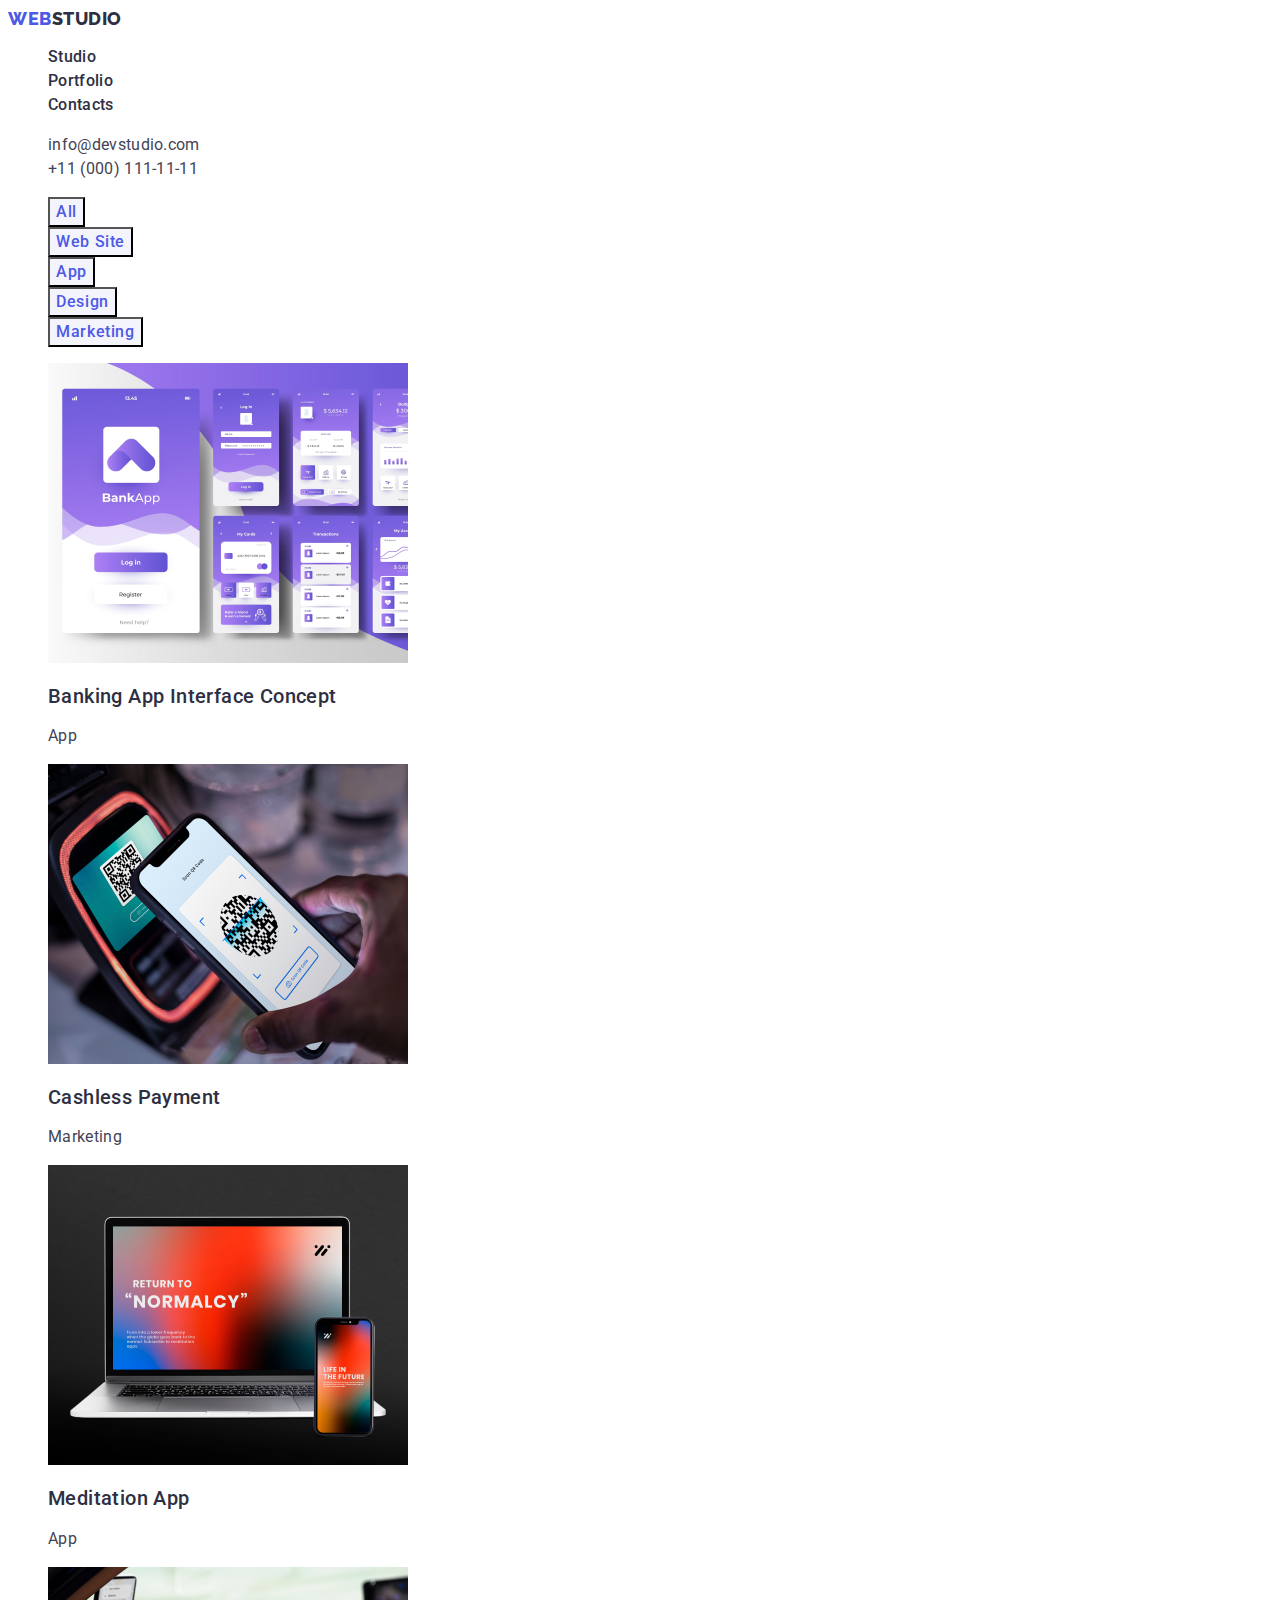
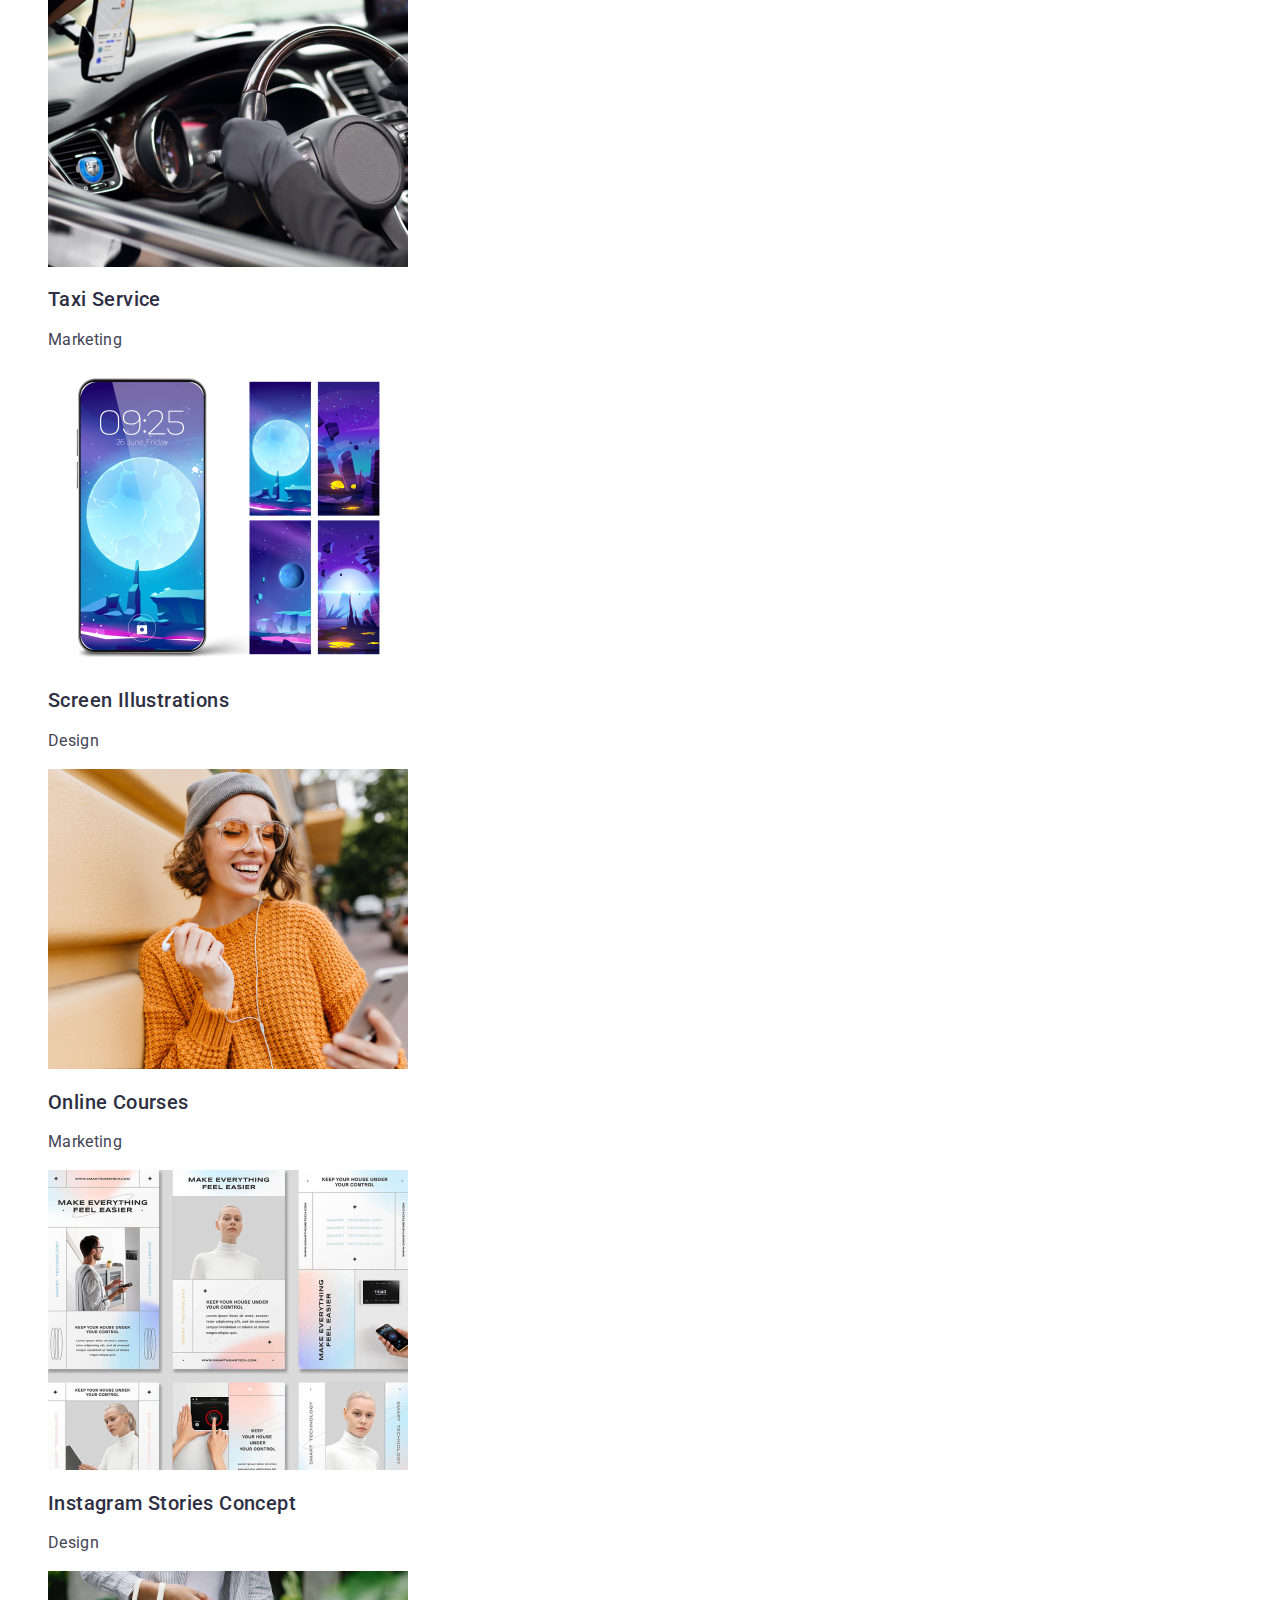
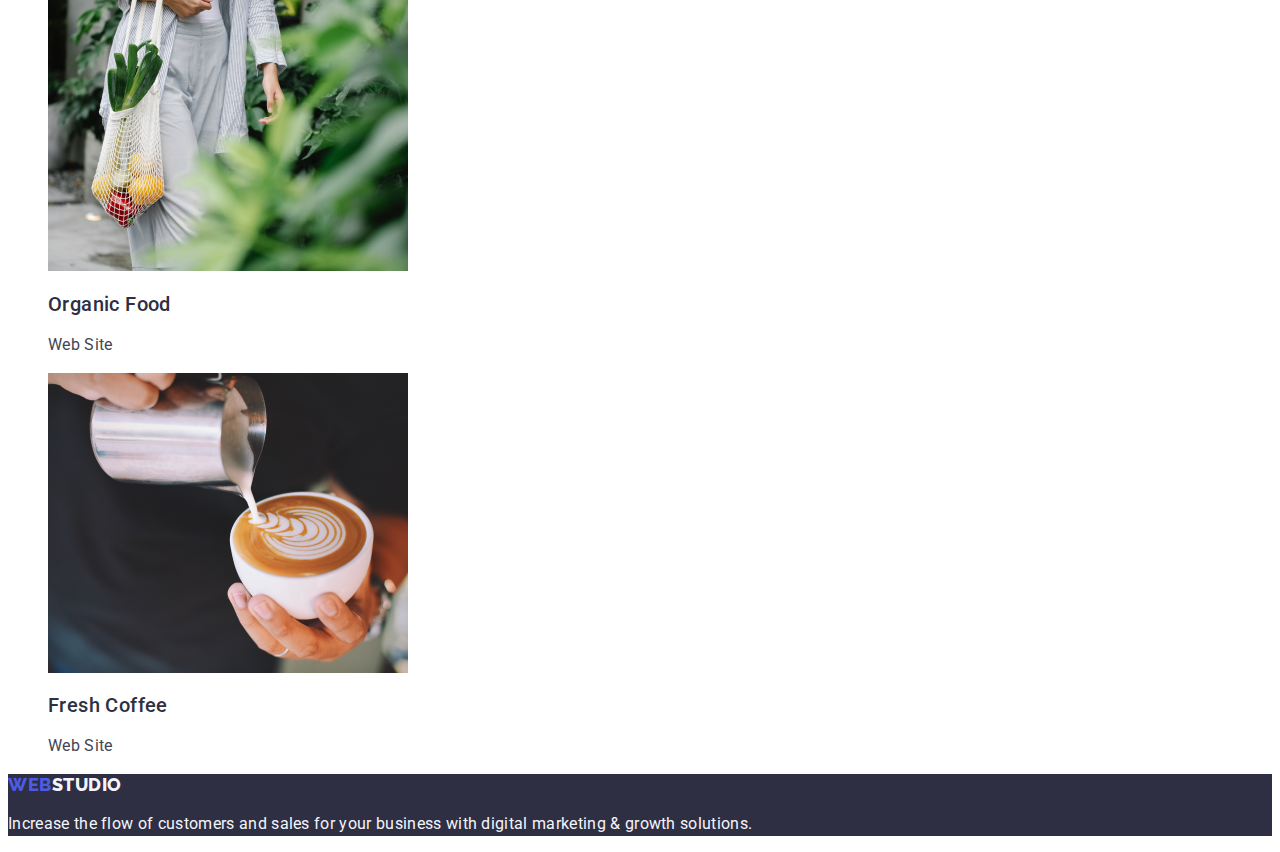
==== portfolio.html @ 469b61fb "Initial commit" ====
<!DOCTYPE html>
<html lang="en">
  <head>
    <meta charset="UTF-8" />
    <meta http-equiv="X-UA-Compatible" content="IE=edge" />
    <meta name="viewport" content="width=device-width, initial-scale=1.0" />
    <!-- Шрифт ROBOTO -->
    <!-- Шрифт Raleway ExtraBold -->
    <link rel="preconnect" href="https://fonts.googleapis.com" />
    <link rel="preconnect" href="https://fonts.gstatic.com" crossorigin />
    <link
      href="https://fonts.googleapis.com/css2?family=Raleway:wght@800&family=Roboto:wght@400;500;700;900&display=swap"
      rel="stylesheet"
    />

    <title>Main Page</Main></title>
    <link rel="stylesheet" href="./css/styles.css" />
  </head>
  <body>
    <!-- Шапка сторінки -->
    <header class="page-header">
      <nav class="top-navigation">
        <!-- Логотип -->
        <a class="logo-link-header link" href="./index.html">
          Web<span class="logo-header-studio">Studio</span></a
        >
        <!-- Навігація на інші сторінки -->
        <ul class="menu list">
          <li class="menu-item">
            <a class="menu-link link" href="./index.html">Studio</a>
          </li>
          <li class="menu-item">
            <a class="menu-link link" href="./portfolio.html">Portfolio</a>
          </li>

          <li class="menu-item">
            <a class="menu-link link" href="">Contacts</a>
          </li>
        </ul>
      </nav>

      <address class="contact">
        <ul class="contact-menu list">
          <!-- Посилання на адресу електронної пошти  -->
          <li class="contact-menu-item">
            <a class="contact-menu-link link" href="mailto:info@devstudio.com"
              >info@devstudio.com</a
            >
          </li>
          <!-- Посилання на телефонний номер -->
          <li class="contact-menu-item">
            <a class="contact-menu-link link" href="tel:+110001111111"
              >+11 (000) 111-11-11</a
            >
          </li>
        </ul>
      </address>
    </header>
    <!-- Унікальний контент сторінки -->
    <main>
      <section class="portfolio">
        <h1 hidden class="portfolio-title">Portfolio</h1>
        <ul class="portfolio-title-list list">
          <li class="portfolio-title-item">
            <button class="modal-btn-portfolio" type="button">All</button>
          </li>
          <li class="portfolio-title-item">
            <button class="modal-btn-portfolio" type="button">Web Site</button>
          </li>
          <li class="portfolio-title-item">
            <button class="modal-btn-portfolio" type="button">App</button>
          </li>
          <li class="portfolio-title-item">
            <button class="modal-btn-portfolio" type="button">Design</button>
          </li>
          <li class="portfolio-title-item">
            <button class="modal-btn-portfolio" type="button">Marketing</button>
          </li>
        </ul>
        <!-- Pictures -->
        <ul class="portfolio-work-list list">
          <li class="portfolio-work-item">
            <a class="portfolio-work-link link" href="">
              <img
                class="portfolio-work-img"
                src="./images/Portfolio/banking-app-interface-concept.jpg"
                alt="Banking App Interface Concept"
                width="360"
              />
              <h2 class="portfolio-work-subject">
                Banking App Interface Concept
              </h2>
              <p class="portfolio-work-text">App</p>
            </a>
          </li>
          <li class="portfolio-work-item">
            <a class="portfolio-work-link link" href=""
              ><img
                class="portfolio-work-img"
                src="./images/Portfolio/cashless-payment.jpg"
                alt="Cashless Payment"
                width="360"
              />
              <h2 class="portfolio-work-subject">Cashless Payment</h2>
              <p class="portfolio-work-text">Marketing</p>
            </a>
          </li>
          <li class="portfolio-work-item">
            <a class="portfolio-work-link link" href="">
              <img
                class="portfolio-work-img"
                src="./images/Portfolio/meditation-app.jpg"
                alt="Meditation App"
                width="360"
              />
              <h2 class="portfolio-work-subject">Meditation App</h2>
              <p class="portfolio-work-text">App</p>
            </a>
          </li>
          <li class="portfolio-work-item">
            <a class="portfolio-work-link link" href="">
              <img
                class="portfolio-work-img"
                src="./images/Portfolio/taxi-service.jpg"
                alt="Taxi Service"
                width="360"
              />
              <h2 class="portfolio-work-subject">Taxi Service</h2>
              <p class="portfolio-work-text">Marketing</p>
            </a>
          </li>
          <li class="portfolio-work-item">
            <a class="portfolio-work-link link" href="">
              <img
                class="portfolio-work-img"
                src="./images/Portfolio/screen-illustrations.jpg"
                alt="Screen Illustrations"
                width="360"
              />
              <h2 class="portfolio-work-subject">Screen Illustrations</h2>
              <p class="portfolio-work-text">Design</p>
            </a>
          </li>
          <li class="portfolio-work-item">
            <a class="portfolio-work-link link" href="">
              <img
                class="portfolio-work-img"
                src="./images/Portfolio/online-courses.jpg"
                alt="Online Courses"
                width="360"
              />
              <h2 class="portfolio-work-subject">Online Courses</h2>
              <p class="portfolio-work-text">Marketing</p>
            </a>
          </li>
          <li class="portfolio-work-item">
            <a class="portfolio-work-link link" href="">
              <img
                class="portfolio-work-img"
                src="./images/Portfolio/instagram-stories-concept.jpg"
                alt="Instagram Stories Concept"
                width="360"
              />
              <h2 class="portfolio-work-subject">Instagram Stories Concept</h2>
              <p class="portfolio-work-text">Design</p>
            </a>
          </li>
          <li class="portfolio-work-item">
            <a class="portfolio-work-link link" href="">
              <img
                class="portfolio-work-img"
                src="./images/Portfolio/organic-food.jpg"
                alt="Organic Food"
                width="360"
              />
              <h2 class="portfolio-work-subject">Organic Food</h2>
              <p class="portfolio-work-text">Web Site</p>
            </a>
          </li>
          <li class="portfolio-work-item">
            <a class="portfolio-work-link link" href="">
              <img
                class="portfolio-work-img"
                src="./images/Portfolio/fresh-coffee.jpg"
                alt="Fresh Coffee"
                width="360"
              />
              <h2 class="portfolio-work-subject">Fresh Coffee</h2>
              <p class="portfolio-work-text">Web Site</p>
            </a>
          </li>
        </ul>
      </section>
    </main>

    <!-- Підвал сторінки -->
    <footer class="page-footer">
      <a class="logo-link-header link" href="./index.html">
        Web<span class="logo-footer-studio">Studio</span></a
      >
      <p class="footer-text">
        Increase the flow of customers and sales for your business with digital
        marketing & growth solutions.
      </p>
    </footer>
  </body>
</html>
---- css/styles.css ----
:root {
    --primary-font: font-family: 'Roboto', sans-serif;
    --secondary-font: font-family: 'Raleway', sans-serif;
    /* hero */
    --primery-text-color-theme-dark: #FFFFFF;
    /* footer */
    --secondary-text-color-theme-dark: #F4F4FD;

    --primery-text-color-theme-light: #2E2F42;
    --secondary-text-color-theme-light: #434455;
    --accent-color: #404BBF;
}

body {
    font-family: 'Roboto', sans-serif;
    color: #434455;
    background-color: #FFFFFF;
}

.list {
    list-style: none;
}

.link {
    text-decoration: none;
}

/* Header */
/* LOGO */


.logo-link-header {
    font-family: "Raleway", sans-serif;
    font-style: normal;
    font-weight: 800;
    font-size: 18px;
    line-height: 1.17;
    letter-spacing: 0.03em;
    text-transform: uppercase;
    color: #4D5AE5;
}

.logo-header-studio {

    color: #2E2F42;
}

/* Navigation */
.menu-link {
    font-style: normal;
    font-weight: 500;
    font-size: 16px;
    line-height: 1.5;
    letter-spacing: 0.02em;
    color: var(--primery-text-color-theme-light);
}

.menu-link:hover,
.menu-link:focus {
    color: var(--accent-color);
}

/* CONTACT */


.contact {
    font-style: normal;
}

.contact-menu-link {
    font-style: normal;
    font-weight: 400;
    font-size: 16px;
    line-height: 1.5;
    letter-spacing: 0.02em;
    color: var(--secondary-text-color-theme-light);
}

.contact-menu-link:hover,
.contact-menu-link:focus {
    color: var(--accent-color);
}

/* Main */
/* Hero */

.section-hero {
    background-color: #2E2F42;
}


.text-hero {
    font-style: normal;
    font-weight: 700;
    font-size: 56px;
    line-height: 1.07;
    text-align: center;
    letter-spacing: 0.02em;
    color: var(--primery-text-color-theme-dark);
}

.modal-btn {
    font-family: var(--primary-font);
    font-style: normal;
    font-weight: 500;
    font-size: 16px;
    line-height: 1.5;
    letter-spacing: 0.04em;
    color: var(--primery-text-color-theme-dark);
    background: #4D5AE5;
    cursor: pointer;
}

.modal-btn:hover,
.modal-btn:focus {
    background-color: var(--accent-color);
}

/* Section 1 */



/* для всіх абзаців */
.information-subtitle {
    /* font-family: var(--primary-font); */
    font-style: normal;
    font-weight: 500;
    font-size: 20px;
    line-height: 1.2;
    letter-spacing: 0.02em;
    color: var(--primery-text-color-theme-light);
}

.information-subtitle-text {
    /* font-family: var(--primary-font); */
    font-style: normal;
    font-weight: 400;
    font-size: 16px;
    line-height: 1.5;
    letter-spacing: 0.02em;
    /* color: var(--secondary-text-color-theme-light); */
}


/* Section 2 */

.section-work-title {
    /* font-family: var(--primary-font); */
    font-style: normal;
    font-weight: 700;
    font-size: 36px;
    line-height: 1.11;
    text-align: center;
    letter-spacing: 0.02em;
    text-transform: capitalize;
    color: var(--primery-text-color-theme-light);
}

/* Section 3 */

.section-team {
    background-color: #F4F4FD;
}

.section-team-title {
    /* font-family: var(--primary-font); */
    font-style: normal;
    font-weight: 700;
    font-size: 36px;
    line-height: 1.11;
    text-align: center;
    letter-spacing: 0.02em;
    text-transform: capitalize;
    color: var(--primery-text-color-theme-light);
}

.section-team-item {
    background-color: #FFFFFF;
}

.section-team-subtitle {
    /* font-family: var(--primary-font); */
    font-style: normal;
    font-weight: 500;
    font-size: 20px;
    line-height: 1.2;
    letter-spacing: 0.02em;
    color: var(--primery-text-color-theme-light);
}

.section-team-text {
    font-family: var(--primary-font);
    font-style: normal;
    font-weight: 400;
    font-size: 16px;
    line-height: 1.5;
    letter-spacing: 0.02em;
    /* color: var(--secondary-text-color-theme-light); */
}


/* footer */

.page-footer {
    background-color: #2E2F42;
}

.logo-footer-studio {
    font-family: "Raleway", sans-serif;
    font-style: normal;
    font-weight: 800;
    font-size: 18px;
    line-height: 1.16;
    letter-spacing: 0.03em;
    text-transform: uppercase;
    color: #F4F4FD;
}




.footer-text {
    /* font-family: var(--primary-font); */
    font-style: normal;
    font-weight: 400;
    font-size: 16px;
    line-height: 1.5;
    letter-spacing: 0.02em;
    color: var(--secondary-text-color-theme-dark);
}





/* PORTFOLIO */
/* Main */

/* one list */


.modal-btn-portfolio {
    font-family: var(--primary-font);
    font-style: normal;
    font-weight: 500;
    font-size: 16px;
    line-height: 1.5;
    letter-spacing: 0.04em;
    color: #4D5AE5;
    background-color: #F4F4FD;
    cursor: pointer;
}

.modal-btn-portfolio:hover,
.modal-btn-portfolio:focus {
    color: #FFFFFF;
    background-color: var(--accent-color);
}

/* two list */





.portfolio-work-subject {
    font-style: normal;
    font-weight: 500;
    font-size: 20px;
    line-height: 1.2;
    letter-spacing: 0.02em;
    color: var(--primery-text-color-theme-light);
}

.portfolio-work-text {
    font-style: normal;
    font-weight: 400;
    font-size: 16px;
    line-height: 1.5;
    letter-spacing: 0.02em;
    color: var(--secondary-text-color-theme-light);
}
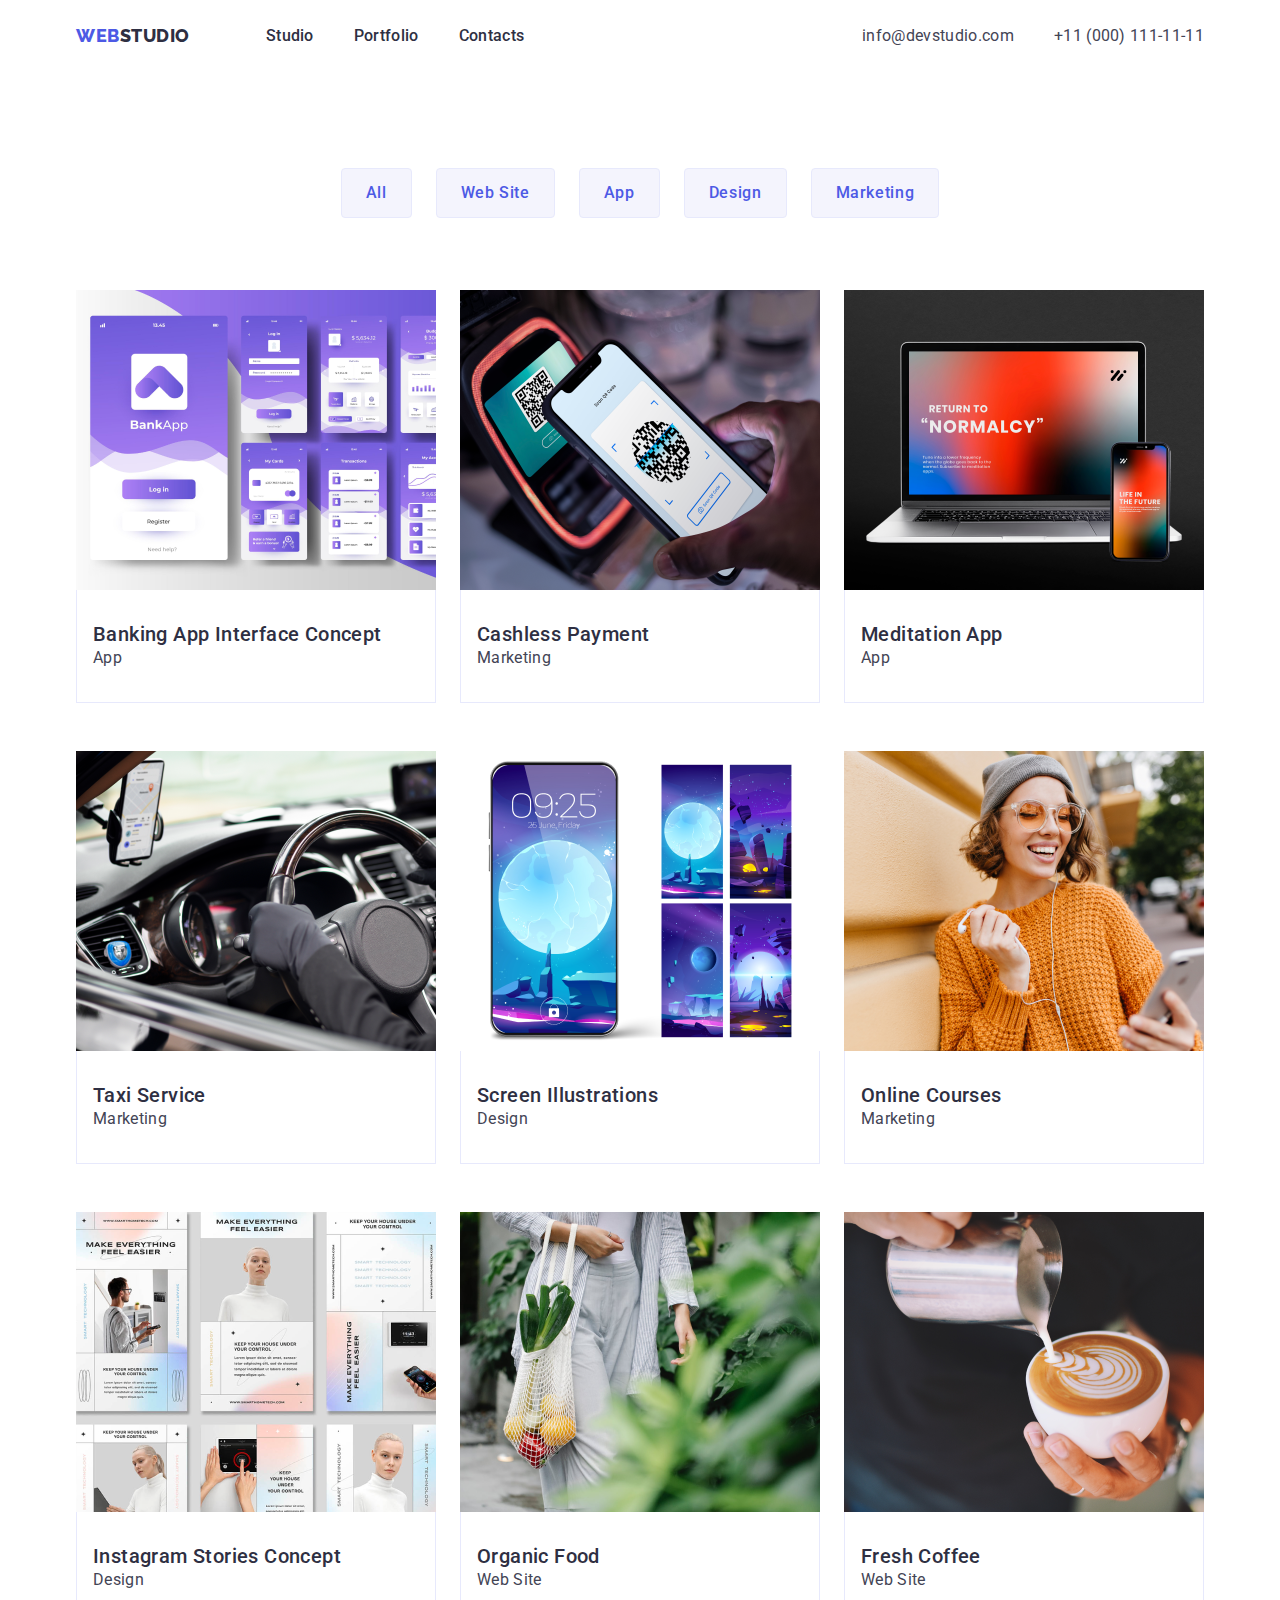
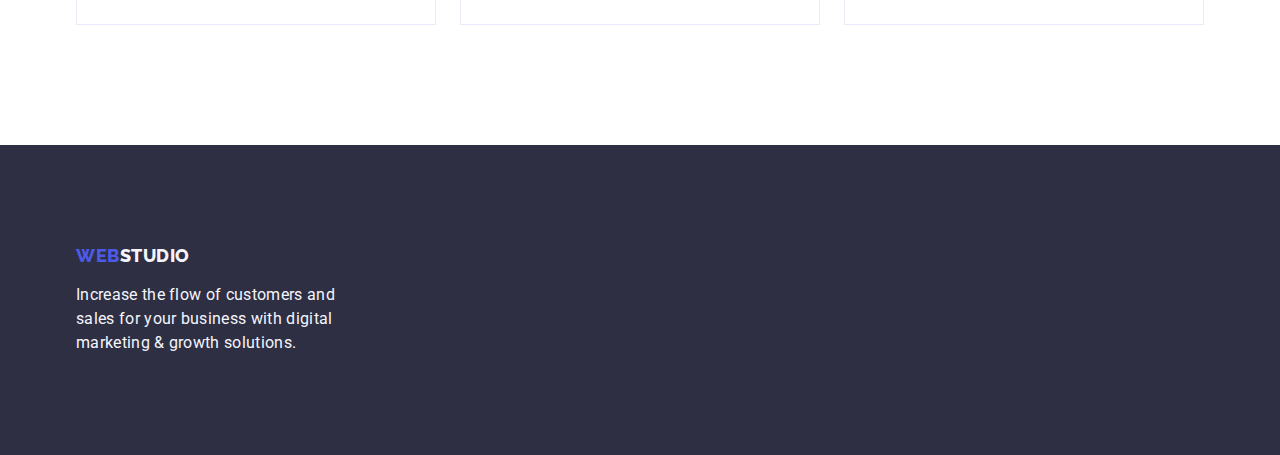
==== commit a723b3fb: "One variant" ====
--- a/portfolio.html
+++ b/portfolio.html
@@ -12,196 +12,238 @@
       href="https://fonts.googleapis.com/css2?family=Raleway:wght@800&family=Roboto:wght@400;500;700;900&display=swap"
       rel="stylesheet"
     />
-
+    <link
+      rel="stylesheet"
+      href="https://cdnjs.cloudflare.com/ajax/libs/modern-normalize/1.1.0/modern-normalize.min.css"
+    />
+    <link
+      rel="stylesheet"
+      href="https://cdnjs.cloudflare.com/ajax/libs/modern-normalize/1.1.0/modern-normalize.min.css"
+    />
     <title>Main Page</Main></title>
     <link rel="stylesheet" href="./css/styles.css" />
   </head>
   <body>
     <!-- Шапка сторінки -->
     <header class="page-header">
-      <nav class="top-navigation">
-        <!-- Логотип -->
-        <a class="logo-link-header link" href="./index.html">
-          Web<span class="logo-header-studio">Studio</span></a
-        >
-        <!-- Навігація на інші сторінки -->
-        <ul class="menu list">
-          <li class="menu-item">
-            <a class="menu-link link" href="./index.html">Studio</a>
-          </li>
-          <li class="menu-item">
-            <a class="menu-link link" href="./portfolio.html">Portfolio</a>
-          </li>
-
-          <li class="menu-item">
-            <a class="menu-link link" href="">Contacts</a>
-          </li>
-        </ul>
-      </nav>
-
-      <address class="contact">
-        <ul class="contact-menu list">
-          <!-- Посилання на адресу електронної пошти  -->
-          <li class="contact-menu-item">
-            <a class="contact-menu-link link" href="mailto:info@devstudio.com"
-              >info@devstudio.com</a
-            >
-          </li>
-          <!-- Посилання на телефонний номер -->
-          <li class="contact-menu-item">
-            <a class="contact-menu-link link" href="tel:+110001111111"
-              >+11 (000) 111-11-11</a
-            >
-          </li>
-        </ul>
-      </address>
+      <div class="container header-container">
+        <nav class="top-navigation">
+          <!-- Логотип -->
+          <a class="logo-link-header link" href="./index.html">
+            Web<span class="logo-header-studio">Studio</span></a
+          >
+          <!-- Навігація на інші сторінки -->
+          <ul class="menu list">
+            <li class="menu-item">
+              <a class="menu-link link" href="./index.html">Studio</a>
+            </li>
+            <li class="menu-item">
+              <a class="menu-link link" href="./portfolio.html">Portfolio</a>
+            </li>
+
+            <li class="menu-item">
+              <a class="menu-link link" href="">Contacts</a>
+            </li>
+          </ul>
+        </nav>
+
+        <address class="contact">
+          <ul class="contact-menu list">
+            <!-- Посилання на адресу електронної пошти  -->
+            <li class="contact-menu-item">
+              <a class="contact-menu-link link" href="mailto:info@devstudio.com"
+                >info@devstudio.com</a
+              >
+            </li>
+            <!-- Посилання на телефонний номер -->
+            <li class="contact-menu-item">
+              <a class="contact-menu-link link" href="tel:+110001111111"
+                >+11 (000) 111-11-11</a
+              >
+            </li>
+          </ul>
+        </address>
+      </div>
     </header>
     <!-- Унікальний контент сторінки -->
     <main>
       <section class="portfolio">
-        <h1 hidden class="portfolio-title">Portfolio</h1>
-        <ul class="portfolio-title-list list">
-          <li class="portfolio-title-item">
-            <button class="modal-btn-portfolio" type="button">All</button>
-          </li>
-          <li class="portfolio-title-item">
-            <button class="modal-btn-portfolio" type="button">Web Site</button>
-          </li>
-          <li class="portfolio-title-item">
-            <button class="modal-btn-portfolio" type="button">App</button>
-          </li>
-          <li class="portfolio-title-item">
-            <button class="modal-btn-portfolio" type="button">Design</button>
-          </li>
-          <li class="portfolio-title-item">
-            <button class="modal-btn-portfolio" type="button">Marketing</button>
-          </li>
-        </ul>
-        <!-- Pictures -->
-        <ul class="portfolio-work-list list">
-          <li class="portfolio-work-item">
-            <a class="portfolio-work-link link" href="">
-              <img
-                class="portfolio-work-img"
-                src="./images/Portfolio/banking-app-interface-concept.jpg"
-                alt="Banking App Interface Concept"
-                width="360"
-              />
-              <h2 class="portfolio-work-subject">
-                Banking App Interface Concept
-              </h2>
-              <p class="portfolio-work-text">App</p>
-            </a>
-          </li>
-          <li class="portfolio-work-item">
-            <a class="portfolio-work-link link" href=""
-              ><img
-                class="portfolio-work-img"
-                src="./images/Portfolio/cashless-payment.jpg"
-                alt="Cashless Payment"
-                width="360"
-              />
-              <h2 class="portfolio-work-subject">Cashless Payment</h2>
-              <p class="portfolio-work-text">Marketing</p>
-            </a>
-          </li>
-          <li class="portfolio-work-item">
-            <a class="portfolio-work-link link" href="">
-              <img
-                class="portfolio-work-img"
-                src="./images/Portfolio/meditation-app.jpg"
-                alt="Meditation App"
-                width="360"
-              />
-              <h2 class="portfolio-work-subject">Meditation App</h2>
-              <p class="portfolio-work-text">App</p>
-            </a>
-          </li>
-          <li class="portfolio-work-item">
-            <a class="portfolio-work-link link" href="">
-              <img
-                class="portfolio-work-img"
-                src="./images/Portfolio/taxi-service.jpg"
-                alt="Taxi Service"
-                width="360"
-              />
-              <h2 class="portfolio-work-subject">Taxi Service</h2>
-              <p class="portfolio-work-text">Marketing</p>
-            </a>
-          </li>
-          <li class="portfolio-work-item">
-            <a class="portfolio-work-link link" href="">
-              <img
-                class="portfolio-work-img"
-                src="./images/Portfolio/screen-illustrations.jpg"
-                alt="Screen Illustrations"
-                width="360"
-              />
-              <h2 class="portfolio-work-subject">Screen Illustrations</h2>
-              <p class="portfolio-work-text">Design</p>
-            </a>
-          </li>
-          <li class="portfolio-work-item">
-            <a class="portfolio-work-link link" href="">
-              <img
-                class="portfolio-work-img"
-                src="./images/Portfolio/online-courses.jpg"
-                alt="Online Courses"
-                width="360"
-              />
-              <h2 class="portfolio-work-subject">Online Courses</h2>
-              <p class="portfolio-work-text">Marketing</p>
-            </a>
-          </li>
-          <li class="portfolio-work-item">
-            <a class="portfolio-work-link link" href="">
-              <img
-                class="portfolio-work-img"
-                src="./images/Portfolio/instagram-stories-concept.jpg"
-                alt="Instagram Stories Concept"
-                width="360"
-              />
-              <h2 class="portfolio-work-subject">Instagram Stories Concept</h2>
-              <p class="portfolio-work-text">Design</p>
-            </a>
-          </li>
-          <li class="portfolio-work-item">
-            <a class="portfolio-work-link link" href="">
-              <img
-                class="portfolio-work-img"
-                src="./images/Portfolio/organic-food.jpg"
-                alt="Organic Food"
-                width="360"
-              />
-              <h2 class="portfolio-work-subject">Organic Food</h2>
-              <p class="portfolio-work-text">Web Site</p>
-            </a>
-          </li>
-          <li class="portfolio-work-item">
-            <a class="portfolio-work-link link" href="">
-              <img
-                class="portfolio-work-img"
-                src="./images/Portfolio/fresh-coffee.jpg"
-                alt="Fresh Coffee"
-                width="360"
-              />
-              <h2 class="portfolio-work-subject">Fresh Coffee</h2>
-              <p class="portfolio-work-text">Web Site</p>
-            </a>
-          </li>
-        </ul>
+        <div class="container container-portfolio">
+          <h1 hidden class="portfolio-title">Portfolio</h1>
+          <ul class="portfolio-title-list list">
+            <li class="portfolio-title-item">
+              <button class="modal-btn-portfolio" type="button">All</button>
+            </li>
+            <li class="portfolio-title-item">
+              <button class="modal-btn-portfolio" type="button">
+                Web Site
+              </button>
+            </li>
+            <li class="portfolio-title-item">
+              <button class="modal-btn-portfolio" type="button">App</button>
+            </li>
+            <li class="portfolio-title-item">
+              <button class="modal-btn-portfolio" type="button">Design</button>
+            </li>
+            <li class="portfolio-title-item">
+              <button class="modal-btn-portfolio" type="button">
+                Marketing
+              </button>
+            </li>
+          </ul>
+
+          <!-- Pictures -->
+          <div class="portfolio-img">
+            <ul class="portfolio-work-list list">
+              <li class="portfolio-work-item">
+                <a class="portfolio-work-link link" href="">
+                  <img
+                    class="portfolio-work-img"
+                    src="./images/Portfolio/banking-app-interface-concept.jpg"
+                    alt="Banking App Interface Concept"
+                    width="360"
+                  />
+                  <div class="portfolio-img-text">
+                    <h2 class="portfolio-work-subject">
+                      Banking App Interface Concept
+                    </h2>
+                    <p class="portfolio-work-text">App</p>
+                  </div>
+                </a>
+              </li>
+              <li class="portfolio-work-item">
+                <a class="portfolio-work-link link" href=""
+                  ><img
+                    class="portfolio-work-img"
+                    src="./images/Portfolio/cashless-payment.jpg"
+                    alt="Cashless Payment"
+                    width="360"
+                  />
+                  <div class="portfolio-img-text">
+                    <h2 class="portfolio-work-subject">Cashless Payment</h2>
+                    <p class="portfolio-work-text">Marketing</p>
+                  </div>
+                </a>
+              </li>
+              <li class="portfolio-work-item">
+                <a class="portfolio-work-link link" href="">
+                  <img
+                    class="portfolio-work-img"
+                    src="./images/Portfolio/meditation-app.jpg"
+                    alt="Meditation App"
+                    width="360"
+                  />
+                  <div class="portfolio-img-text">
+                    <h2 class="portfolio-work-subject">Meditation App</h2>
+                    <p class="portfolio-work-text">App</p>
+                  </div>
+                </a>
+              </li>
+              <li class="portfolio-work-item">
+                <a class="portfolio-work-link link" href="">
+                  <img
+                    class="portfolio-work-img"
+                    src="./images/Portfolio/taxi-service.jpg"
+                    alt="Taxi Service"
+                    width="360"
+                  />
+                  <div class="portfolio-img-text">
+                    <h2 class="portfolio-work-subject">Taxi Service</h2>
+                    <p class="portfolio-work-text">Marketing</p>
+                  </div>
+                </a>
+              </li>
+              <li class="portfolio-work-item">
+                <a class="portfolio-work-link link" href="">
+                  <img
+                    class="portfolio-work-img"
+                    src="./images/Portfolio/screen-illustrations.jpg"
+                    alt="Screen Illustrations"
+                    width="360"
+                  />
+                  <div class="portfolio-img-text">
+                    <h2 class="portfolio-work-subject">Screen Illustrations</h2>
+                    <p class="portfolio-work-text">Design</p>
+                  </div>
+                </a>
+              </li>
+              <li class="portfolio-work-item">
+                <a class="portfolio-work-link link" href="">
+                  <img
+                    class="portfolio-work-img"
+                    src="./images/Portfolio/online-courses.jpg"
+                    alt="Online Courses"
+                    width="360"
+                  />
+                  <div class="portfolio-img-text">
+                    <h2 class="portfolio-work-subject">Online Courses</h2>
+                    <p class="portfolio-work-text">Marketing</p>
+                  </div>
+                </a>
+              </li>
+              <li class="portfolio-work-item">
+                <a class="portfolio-work-link link" href="">
+                  <img
+                    class="portfolio-work-img"
+                    src="./images/Portfolio/instagram-stories-concept.jpg"
+                    alt="Instagram Stories Concept"
+                    width="360"
+                  />
+                  <div class="portfolio-img-text">
+                    <h2 class="portfolio-work-subject">
+                      Instagram Stories Concept
+                    </h2>
+                    <p class="portfolio-work-text">Design</p>
+                  </div>
+                </a>
+              </li>
+              <li class="portfolio-work-item">
+                <a class="portfolio-work-link link" href="">
+                  <img
+                    class="portfolio-work-img"
+                    src="./images/Portfolio/organic-food.jpg"
+                    alt="Organic Food"
+                    width="360"
+                  />
+                  <div class="portfolio-img-text">
+                    <h2 class="portfolio-work-subject">Organic Food</h2>
+                    <p class="portfolio-work-text">Web Site</p>
+                  </div>
+                </a>
+              </li>
+              <li class="portfolio-work-item">
+                <a class="portfolio-work-link link" href="">
+                  <img
+                    class="portfolio-work-img"
+                    src="./images/Portfolio/fresh-coffee.jpg"
+                    alt="Fresh Coffee"
+                    width="360"
+                  />
+                  <div class="portfolio-img-text">
+                    <h2 class="portfolio-work-subject">Fresh Coffee</h2>
+                    <p class="portfolio-work-text">Web Site</p>
+                  </div>
+                </a>
+              </li>
+            </ul>
+          </div>
+        </div>
       </section>
     </main>
 
     <!-- Підвал сторінки -->
     <footer class="page-footer">
-      <a class="logo-link-header link" href="./index.html">
-        Web<span class="logo-footer-studio">Studio</span></a
-      >
-      <p class="footer-text">
-        Increase the flow of customers and sales for your business with digital
-        marketing & growth solutions.
-      </p>
+      <div class="container container-footer">
+        <a class="logo-link-header link" href="./index.html">
+          Web<span class="logo-footer-studio">Studio</span></a
+        >
+        <div class="container-footer-text">
+          <p class="footer-text">
+            Increase the flow of customers and sales for your business with
+            digital marketing & growth solutions.
+          </p>
+        </div>
+      </div>
     </footer>
   </body>
 </html>
--- a/css/styles.css
+++ b/css/styles.css
@@ -25,9 +25,50 @@
     text-decoration: none;
 }
 
+
+h1,
+h2,
+h3,
+h4,
+p {
+    margin-top: 0;
+    margin-bottom: 0;
+}
+
+ul,
+ol {
+    margin-top: 0;
+    margin-bottom: 0;
+    padding-left: 0;
+}
+
+img {
+    display: block;
+    max-width: 100%;
+    height: auto;
+}
+
+.container {
+    width: 1158px;
+    margin-left: auto;
+    margin-right: auto;
+    padding-left: 15px;
+    padding-right: 15px;
+}
+
+.section {
+    padding-top: 120px;
+    padding-bottom: 120px;
+}
+
 /* Header */
 /* LOGO */
-
+.header-container {
+    display: flex;
+    align-items: center;
+    padding-top: 24px;
+    padding-bottom: 24px;
+}
 
 .logo-link-header {
     font-family: "Raleway", sans-serif;
@@ -46,6 +87,18 @@
 }
 
 /* Navigation */
+.top-navigation {
+    display: flex;
+    align-items: center;
+    column-gap: 76px;
+}
+
+.menu {
+    display: flex;
+    align-items: center;
+    column-gap: 40px;
+}
+
 .menu-link {
     font-style: normal;
     font-weight: 500;
@@ -65,6 +118,17 @@
 
 .contact {
     font-style: normal;
+    margin-left: auto;
+
+}
+
+.contact-menu {
+    display: flex;
+    align-items: center;
+    column-gap: 40px;
+
+
+
 }
 
 .contact-menu-link {
@@ -74,6 +138,8 @@
     line-height: 1.5;
     letter-spacing: 0.02em;
     color: var(--secondary-text-color-theme-light);
+
+
 }
 
 .contact-menu-link:hover,
@@ -84,8 +150,27 @@
 /* Main */
 /* Hero */
 
+
+.container-section-hero {
+    display: flex;
+    align-items: center;
+    flex-direction: column;
+
+
+}
+
+.container-text-hero {
+    width: 496px;
+    /* padding-top: 188px; */
+    padding-bottom: 48px;
+}
+
+
+
 .section-hero {
     background-color: #2E2F42;
+    padding-top: 188px;
+    padding-bottom: 188px;
 }
 
 
@@ -100,6 +185,9 @@
 }
 
 .modal-btn {
+    min-width: 169px;
+    padding: 16px 32px;
+    border-radius: 4px;
     font-family: var(--primary-font);
     font-style: normal;
     font-weight: 500;
@@ -109,6 +197,8 @@
     color: var(--primery-text-color-theme-dark);
     background: #4D5AE5;
     cursor: pointer;
+    box-shadow: 0px 4px 4px rgba(0, 0, 0, 0.15);
+
 }
 
 .modal-btn:hover,
@@ -119,6 +209,29 @@
 /* Section 1 */
 
 
+.container-section-information {
+    display: flex;
+    align-items: center;
+}
+
+.information-items {
+    display: flex;
+    column-gap: 24px;
+}
+
+
+
+.information-item {
+    flex-basis: calc((100% - 72px) / 4);
+    width: 264px;
+
+}
+
+.information-subtitle {
+    margin-bottom: 8px;
+
+}
+
 
 /* для всіх абзаців */
 .information-subtitle {
@@ -143,6 +256,19 @@
 
 
 /* Section 2 */
+.container-section-work {
+    display: flex;
+    align-items: center;
+    flex-direction: column;
+    margin-bottom: 120px;
+}
+
+.work-items {
+    display: flex;
+    align-items: center;
+    column-gap: 24px;
+
+}
 
 .section-work-title {
     /* font-family: var(--primary-font); */
@@ -154,12 +280,30 @@
     letter-spacing: 0.02em;
     text-transform: capitalize;
     color: var(--primery-text-color-theme-light);
+    padding-bottom: 72px;
 }
 
 /* Section 3 */
 
 .section-team {
     background-color: #F4F4FD;
+}
+
+.container-section-team {
+    display: flex;
+    align-items: center;
+    flex-direction: column;
+    gap: 72px;
+
+}
+
+
+
+
+.section-team-list {
+    display: flex;
+    column-gap: 24px;
+
 }
 
 .section-team-title {
@@ -172,10 +316,30 @@
     letter-spacing: 0.02em;
     text-transform: capitalize;
     color: var(--primery-text-color-theme-light);
+
 }
 
 .section-team-item {
+    display: flex;
+    flex-direction: column;
+    justify-content: center;
+    align-items: center;
     background-color: #FFFFFF;
+
+}
+
+
+.container-text-team {
+    display: flex;
+    align-items: center;
+    width: 264px;
+    flex-direction: column;
+    padding-top: 32px;
+    padding-bottom: 32px;
+    gap: 8px;
+    box-shadow: 0px 1px 6px rgba(46, 47, 66, 0.08), 0px 1px 1px rgba(46, 47, 66, 0.16), 0px 2px 1px rgba(46, 47, 66, 0.08);
+    border-radius: 0px 0px 4px 4px;
+
 }
 
 .section-team-subtitle {
@@ -200,9 +364,21 @@
 
 
 /* footer */
+.container-footer {
+    display: flex;
+    align-items: stretch;
+    flex-direction: column;
+    gap: 16px;
+}
+
+.container-footer-text {
+    width: 264px;
+}
 
 .page-footer {
     background-color: #2E2F42;
+    padding-top: 100px;
+    padding-bottom: 100px;
 }
 
 .logo-footer-studio {
@@ -238,8 +414,29 @@
 
 /* one list */
 
+.portfolio {
+    padding-top: 96px;
+    padding-bottom: 120px;
+}
+
+.container-portfolio {
+    display: flex;
+    align-items: center;
+    flex-direction: column;
+
+}
+
+.portfolio-title-list {
+    display: flex;
+    justify-content: center;
+    margin-bottom: 72px;
+    gap: 24px;
+}
+
+
 
 .modal-btn-portfolio {
+    padding: 12px 24px;
     font-family: var(--primary-font);
     font-style: normal;
     font-weight: 500;
@@ -249,7 +446,12 @@
     color: #4D5AE5;
     background-color: #F4F4FD;
     cursor: pointer;
-}
+    border: 1px solid #E7E9FC;
+    border-radius: 4px;
+}
+
+
+
 
 .modal-btn-portfolio:hover,
 .modal-btn-portfolio:focus {
@@ -259,6 +461,36 @@
 
 /* two list */
 
+.portfolio-img {
+    display: flex;
+    flex-wrap: wrap;
+    justify-content: center;
+}
+
+.portfolio-work-list {
+    display: flex;
+    flex-wrap: wrap;
+    column-gap: 24px;
+    row-gap: 48px;
+}
+
+.portfolio-work-item {
+    display: flex;
+    flex-wrap: wrap;
+
+}
+
+
+
+.portfolio-img-text {
+    width: 360px;
+    flex-direction: column;
+    padding-top: 32px;
+    padding-bottom: 32px;
+    gap: 8px;
+    border: 1px solid #E7E9FC;
+    border-top: none;
+}
 
 
 
@@ -270,6 +502,7 @@
     line-height: 1.2;
     letter-spacing: 0.02em;
     color: var(--primery-text-color-theme-light);
+    padding-left: 16px;
 }
 
 .portfolio-work-text {
@@ -279,4 +512,5 @@
     line-height: 1.5;
     letter-spacing: 0.02em;
     color: var(--secondary-text-color-theme-light);
+    padding-left: 16px;
 }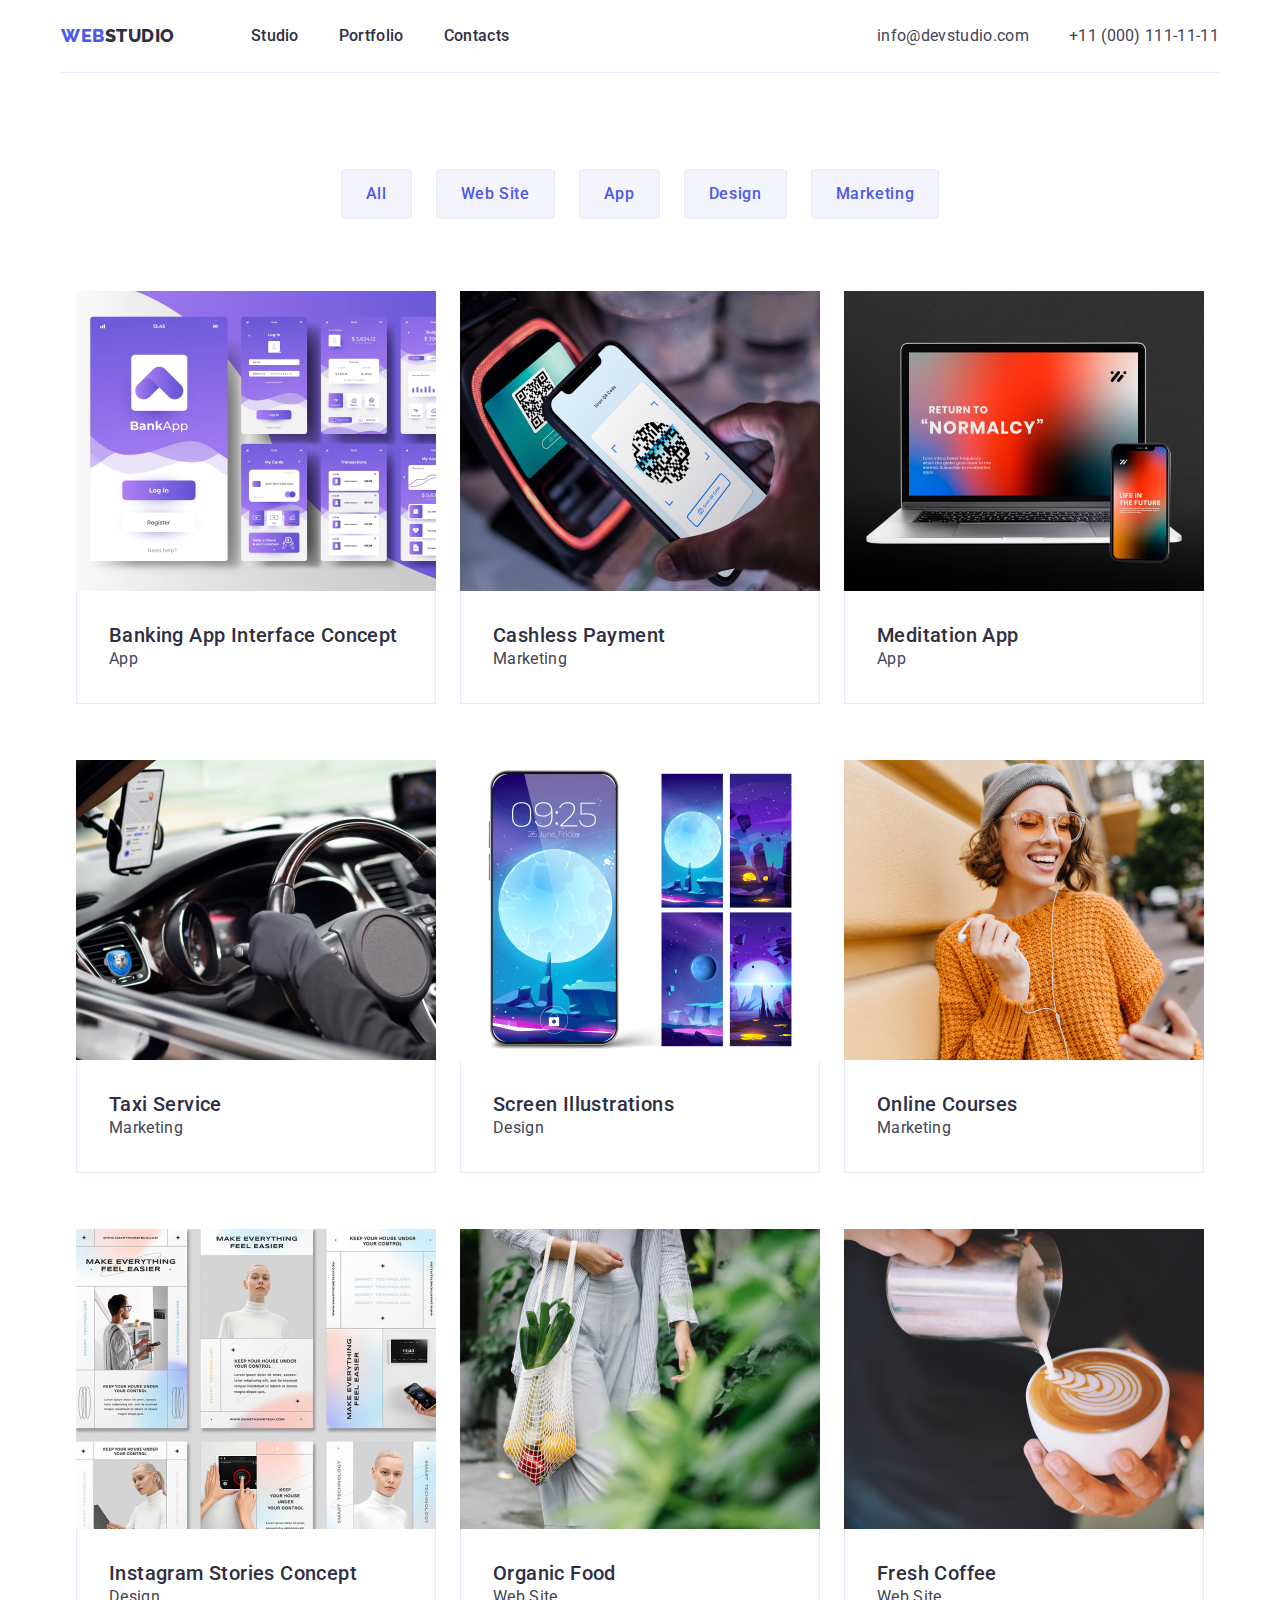
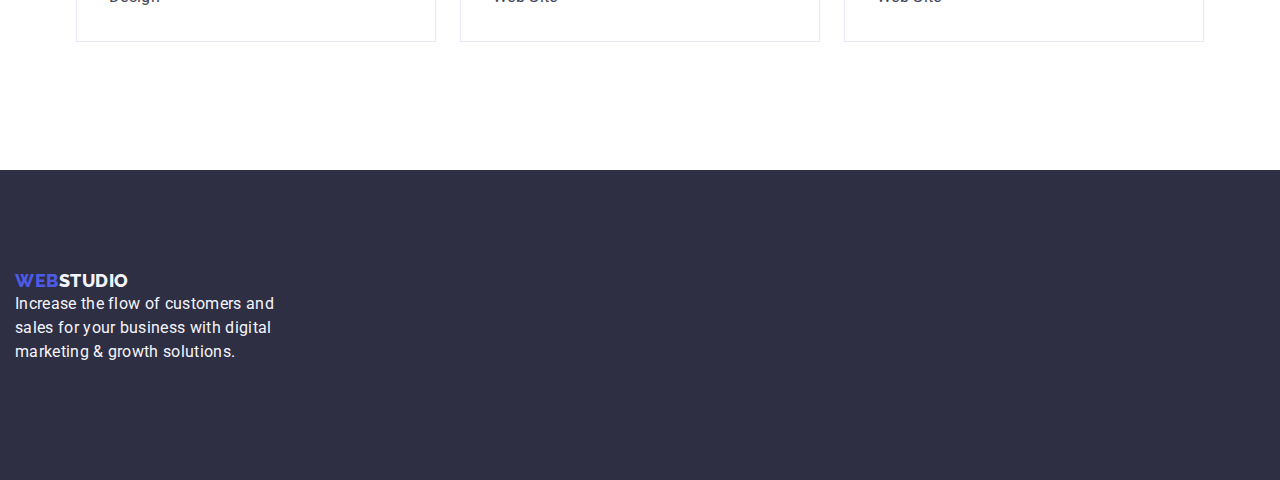
==== commit b527e0d4: "variant two" ====
--- a/portfolio.html
+++ b/portfolio.html
@@ -93,140 +93,139 @@
           </ul>
 
           <!-- Pictures -->
-          <div class="portfolio-img">
-            <ul class="portfolio-work-list list">
-              <li class="portfolio-work-item">
-                <a class="portfolio-work-link link" href="">
-                  <img
-                    class="portfolio-work-img"
-                    src="./images/Portfolio/banking-app-interface-concept.jpg"
-                    alt="Banking App Interface Concept"
-                    width="360"
-                  />
-                  <div class="portfolio-img-text">
-                    <h2 class="portfolio-work-subject">
-                      Banking App Interface Concept
-                    </h2>
-                    <p class="portfolio-work-text">App</p>
-                  </div>
-                </a>
-              </li>
-              <li class="portfolio-work-item">
-                <a class="portfolio-work-link link" href=""
-                  ><img
-                    class="portfolio-work-img"
-                    src="./images/Portfolio/cashless-payment.jpg"
-                    alt="Cashless Payment"
-                    width="360"
-                  />
-                  <div class="portfolio-img-text">
-                    <h2 class="portfolio-work-subject">Cashless Payment</h2>
-                    <p class="portfolio-work-text">Marketing</p>
-                  </div>
-                </a>
-              </li>
-              <li class="portfolio-work-item">
-                <a class="portfolio-work-link link" href="">
-                  <img
-                    class="portfolio-work-img"
-                    src="./images/Portfolio/meditation-app.jpg"
-                    alt="Meditation App"
-                    width="360"
-                  />
-                  <div class="portfolio-img-text">
-                    <h2 class="portfolio-work-subject">Meditation App</h2>
-                    <p class="portfolio-work-text">App</p>
-                  </div>
-                </a>
-              </li>
-              <li class="portfolio-work-item">
-                <a class="portfolio-work-link link" href="">
-                  <img
-                    class="portfolio-work-img"
-                    src="./images/Portfolio/taxi-service.jpg"
-                    alt="Taxi Service"
-                    width="360"
-                  />
-                  <div class="portfolio-img-text">
-                    <h2 class="portfolio-work-subject">Taxi Service</h2>
-                    <p class="portfolio-work-text">Marketing</p>
-                  </div>
-                </a>
-              </li>
-              <li class="portfolio-work-item">
-                <a class="portfolio-work-link link" href="">
-                  <img
-                    class="portfolio-work-img"
-                    src="./images/Portfolio/screen-illustrations.jpg"
-                    alt="Screen Illustrations"
-                    width="360"
-                  />
-                  <div class="portfolio-img-text">
-                    <h2 class="portfolio-work-subject">Screen Illustrations</h2>
-                    <p class="portfolio-work-text">Design</p>
-                  </div>
-                </a>
-              </li>
-              <li class="portfolio-work-item">
-                <a class="portfolio-work-link link" href="">
-                  <img
-                    class="portfolio-work-img"
-                    src="./images/Portfolio/online-courses.jpg"
-                    alt="Online Courses"
-                    width="360"
-                  />
-                  <div class="portfolio-img-text">
-                    <h2 class="portfolio-work-subject">Online Courses</h2>
-                    <p class="portfolio-work-text">Marketing</p>
-                  </div>
-                </a>
-              </li>
-              <li class="portfolio-work-item">
-                <a class="portfolio-work-link link" href="">
-                  <img
-                    class="portfolio-work-img"
-                    src="./images/Portfolio/instagram-stories-concept.jpg"
-                    alt="Instagram Stories Concept"
-                    width="360"
-                  />
-                  <div class="portfolio-img-text">
-                    <h2 class="portfolio-work-subject">
-                      Instagram Stories Concept
-                    </h2>
-                    <p class="portfolio-work-text">Design</p>
-                  </div>
-                </a>
-              </li>
-              <li class="portfolio-work-item">
-                <a class="portfolio-work-link link" href="">
-                  <img
-                    class="portfolio-work-img"
-                    src="./images/Portfolio/organic-food.jpg"
-                    alt="Organic Food"
-                    width="360"
-                  />
-                  <div class="portfolio-img-text">
-                    <h2 class="portfolio-work-subject">Organic Food</h2>
-                    <p class="portfolio-work-text">Web Site</p>
-                  </div>
-                </a>
-              </li>
-              <li class="portfolio-work-item">
-                <a class="portfolio-work-link link" href="">
-                  <img
-                    class="portfolio-work-img"
-                    src="./images/Portfolio/fresh-coffee.jpg"
-                    alt="Fresh Coffee"
-                    width="360"
-                  />
-                  <div class="portfolio-img-text">
-                    <h2 class="portfolio-work-subject">Fresh Coffee</h2>
-                    <p class="portfolio-work-text">Web Site</p>
-                  </div>
-                </a>
-              </li>
-            </ul>
-          </div>
+
+          <ul class="portfolio-work-list list">
+            <li class="portfolio-work-item">
+              <a class="portfolio-work-link link" href="">
+                <img
+                  class="portfolio-work-img"
+                  src="./images/Portfolio/banking-app-interface-concept.jpg"
+                  alt="Banking App Interface Concept"
+                  width="360"
+                />
+                <div class="portfolio-img-text">
+                  <h2 class="portfolio-work-subject">
+                    Banking App Interface Concept
+                  </h2>
+                  <p class="portfolio-work-text">App</p>
+                </div>
+              </a>
+            </li>
+            <li class="portfolio-work-item">
+              <a class="portfolio-work-link link" href=""
+                ><img
+                  class="portfolio-work-img"
+                  src="./images/Portfolio/cashless-payment.jpg"
+                  alt="Cashless Payment"
+                  width="360"
+                />
+                <div class="portfolio-img-text">
+                  <h2 class="portfolio-work-subject">Cashless Payment</h2>
+                  <p class="portfolio-work-text">Marketing</p>
+                </div>
+              </a>
+            </li>
+            <li class="portfolio-work-item">
+              <a class="portfolio-work-link link" href="">
+                <img
+                  class="portfolio-work-img"
+                  src="./images/Portfolio/meditation-app.jpg"
+                  alt="Meditation App"
+                  width="360"
+                />
+                <div class="portfolio-img-text">
+                  <h2 class="portfolio-work-subject">Meditation App</h2>
+                  <p class="portfolio-work-text">App</p>
+                </div>
+              </a>
+            </li>
+            <li class="portfolio-work-item">
+              <a class="portfolio-work-link link" href="">
+                <img
+                  class="portfolio-work-img"
+                  src="./images/Portfolio/taxi-service.jpg"
+                  alt="Taxi Service"
+                  width="360"
+                />
+                <div class="portfolio-img-text">
+                  <h2 class="portfolio-work-subject">Taxi Service</h2>
+                  <p class="portfolio-work-text">Marketing</p>
+                </div>
+              </a>
+            </li>
+            <li class="portfolio-work-item">
+              <a class="portfolio-work-link link" href="">
+                <img
+                  class="portfolio-work-img"
+                  src="./images/Portfolio/screen-illustrations.jpg"
+                  alt="Screen Illustrations"
+                  width="360"
+                />
+                <div class="portfolio-img-text">
+                  <h2 class="portfolio-work-subject">Screen Illustrations</h2>
+                  <p class="portfolio-work-text">Design</p>
+                </div>
+              </a>
+            </li>
+            <li class="portfolio-work-item">
+              <a class="portfolio-work-link link" href="">
+                <img
+                  class="portfolio-work-img"
+                  src="./images/Portfolio/online-courses.jpg"
+                  alt="Online Courses"
+                  width="360"
+                />
+                <div class="portfolio-img-text">
+                  <h2 class="portfolio-work-subject">Online Courses</h2>
+                  <p class="portfolio-work-text">Marketing</p>
+                </div>
+              </a>
+            </li>
+            <li class="portfolio-work-item">
+              <a class="portfolio-work-link link" href="">
+                <img
+                  class="portfolio-work-img"
+                  src="./images/Portfolio/instagram-stories-concept.jpg"
+                  alt="Instagram Stories Concept"
+                  width="360"
+                />
+                <div class="portfolio-img-text">
+                  <h2 class="portfolio-work-subject">
+                    Instagram Stories Concept
+                  </h2>
+                  <p class="portfolio-work-text">Design</p>
+                </div>
+              </a>
+            </li>
+            <li class="portfolio-work-item">
+              <a class="portfolio-work-link link" href="">
+                <img
+                  class="portfolio-work-img"
+                  src="./images/Portfolio/organic-food.jpg"
+                  alt="Organic Food"
+                  width="360"
+                />
+                <div class="portfolio-img-text">
+                  <h2 class="portfolio-work-subject">Organic Food</h2>
+                  <p class="portfolio-work-text">Web Site</p>
+                </div>
+              </a>
+            </li>
+            <li class="portfolio-work-item">
+              <a class="portfolio-work-link link" href="">
+                <img
+                  class="portfolio-work-img"
+                  src="./images/Portfolio/fresh-coffee.jpg"
+                  alt="Fresh Coffee"
+                  width="360"
+                />
+                <div class="portfolio-img-text">
+                  <h2 class="portfolio-work-subject">Fresh Coffee</h2>
+                  <p class="portfolio-work-text">Web Site</p>
+                </div>
+              </a>
+            </li>
+          </ul>
         </div>
       </section>
     </main>
@@ -237,12 +236,10 @@
         <a class="logo-link-header link" href="./index.html">
           Web<span class="logo-footer-studio">Studio</span></a
         >
-        <div class="container-footer-text">
-          <p class="footer-text">
-            Increase the flow of customers and sales for your business with
-            digital marketing & growth solutions.
-          </p>
-        </div>
+        <p class="footer-text">
+          Increase the flow of customers and sales for your business with
+          digital marketing & growth solutions.
+        </p>
       </div>
     </footer>
   </body>
--- a/css/styles.css
+++ b/css/styles.css
@@ -52,8 +52,7 @@
     width: 1158px;
     margin-left: auto;
     margin-right: auto;
-    padding-left: 15px;
-    padding-right: 15px;
+    padding: 0 15px;
 }
 
 .section {
@@ -66,8 +65,8 @@
 .header-container {
     display: flex;
     align-items: center;
-    padding-top: 24px;
-    padding-bottom: 24px;
+    padding: 24px 0;
+    border-bottom: 1px solid #e7e9fc;
 }
 
 .logo-link-header {
@@ -79,6 +78,7 @@
     letter-spacing: 0.03em;
     text-transform: uppercase;
     color: #4D5AE5;
+    margin-right: 76px;
 }
 
 .logo-header-studio {
@@ -90,13 +90,13 @@
 .top-navigation {
     display: flex;
     align-items: center;
-    column-gap: 76px;
+
 }
 
 .menu {
     display: flex;
     align-items: center;
-    column-gap: 40px;
+    gap: 40px;
 }
 
 .menu-link {
@@ -125,7 +125,7 @@
 .contact-menu {
     display: flex;
     align-items: center;
-    column-gap: 40px;
+    gap: 40px;
 
 
 
@@ -160,8 +160,7 @@
 }
 
 .container-text-hero {
-    width: 496px;
-    /* padding-top: 188px; */
+    max-width: 496px;
     padding-bottom: 48px;
 }
 
@@ -186,8 +185,10 @@
 
 .modal-btn {
     min-width: 169px;
+    height: 56px;
     padding: 16px 32px;
     border-radius: 4px;
+    border: none;
     font-family: var(--primary-font);
     font-style: normal;
     font-weight: 500;
@@ -195,9 +196,10 @@
     line-height: 1.5;
     letter-spacing: 0.04em;
     color: var(--primery-text-color-theme-dark);
-    background: #4D5AE5;
     cursor: pointer;
     box-shadow: 0px 4px 4px rgba(0, 0, 0, 0.15);
+    display: block;
+    background-color: #4d5ae5;
 
 }
 
@@ -216,7 +218,7 @@
 
 .information-items {
     display: flex;
-    column-gap: 24px;
+    gap: 24px;
 }
 
 
@@ -260,13 +262,13 @@
     display: flex;
     align-items: center;
     flex-direction: column;
-    margin-bottom: 120px;
+    padding-bottom: 120px;
 }
 
 .work-items {
     display: flex;
     align-items: center;
-    column-gap: 24px;
+    gap: 24px;
 
 }
 
@@ -280,7 +282,7 @@
     letter-spacing: 0.02em;
     text-transform: capitalize;
     color: var(--primery-text-color-theme-light);
-    padding-bottom: 72px;
+    margin-bottom: 72px;
 }
 
 /* Section 3 */
@@ -293,7 +295,6 @@
     display: flex;
     align-items: center;
     flex-direction: column;
-    gap: 72px;
 
 }
 
@@ -302,8 +303,8 @@
 
 .section-team-list {
     display: flex;
-    column-gap: 24px;
-
+    gap: 24px;
+    /* width: calc((100% - 72px) / 4); */
 }
 
 .section-team-title {
@@ -316,7 +317,7 @@
     letter-spacing: 0.02em;
     text-transform: capitalize;
     color: var(--primery-text-color-theme-light);
-
+    margin-bottom: 72px;
 }
 
 .section-team-item {
@@ -331,19 +332,18 @@
 
 .container-text-team {
     display: flex;
-    align-items: center;
+    text-align: center;
     width: 264px;
     flex-direction: column;
-    padding-top: 32px;
-    padding-bottom: 32px;
-    gap: 8px;
-    box-shadow: 0px 1px 6px rgba(46, 47, 66, 0.08), 0px 1px 1px rgba(46, 47, 66, 0.16), 0px 2px 1px rgba(46, 47, 66, 0.08);
+    padding: 32px 16px;
+    margin-bottom: 8px;
+    /* box-shadow: 0px 1px 6px rgba(46, 47, 66, 0.08), 0px 1px 1px rgba(46, 47, 66, 0.16), 0px 2px 1px rgba(46, 47, 66, 0.08); */
     border-radius: 0px 0px 4px 4px;
 
 }
 
 .section-team-subtitle {
-    /* font-family: var(--primary-font); */
+
     font-style: normal;
     font-weight: 500;
     font-size: 20px;
@@ -359,21 +359,20 @@
     font-size: 16px;
     line-height: 1.5;
     letter-spacing: 0.02em;
-    /* color: var(--secondary-text-color-theme-light); */
+
 }
 
 
 /* footer */
 .container-footer {
     display: flex;
+    display: inline-block;
     align-items: stretch;
     flex-direction: column;
-    gap: 16px;
-}
-
-.container-footer-text {
-    width: 264px;
-}
+    margin-bottom: 16px;
+}
+
+
 
 .page-footer {
     background-color: #2E2F42;
@@ -403,6 +402,7 @@
     line-height: 1.5;
     letter-spacing: 0.02em;
     color: var(--secondary-text-color-theme-dark);
+    max-width: 264px
 }
 
 
@@ -457,26 +457,27 @@
 .modal-btn-portfolio:focus {
     color: #FFFFFF;
     background-color: var(--accent-color);
+    border: 1px solid transparent;
 }
 
 /* two list */
 
-.portfolio-img {
+
+
+
+.portfolio-work-list {
     display: flex;
     flex-wrap: wrap;
     justify-content: center;
-}
-
-.portfolio-work-list {
-    display: flex;
-    flex-wrap: wrap;
     column-gap: 24px;
     row-gap: 48px;
+
 }
 
 .portfolio-work-item {
     display: flex;
     flex-wrap: wrap;
+    width: calc((100% - 48px) / 3);
 
 }
 
@@ -485,9 +486,8 @@
 .portfolio-img-text {
     width: 360px;
     flex-direction: column;
-    padding-top: 32px;
-    padding-bottom: 32px;
-    gap: 8px;
+    padding: 32px 16px;
+    margin-bottom: 8px;
     border: 1px solid #E7E9FC;
     border-top: none;
 }
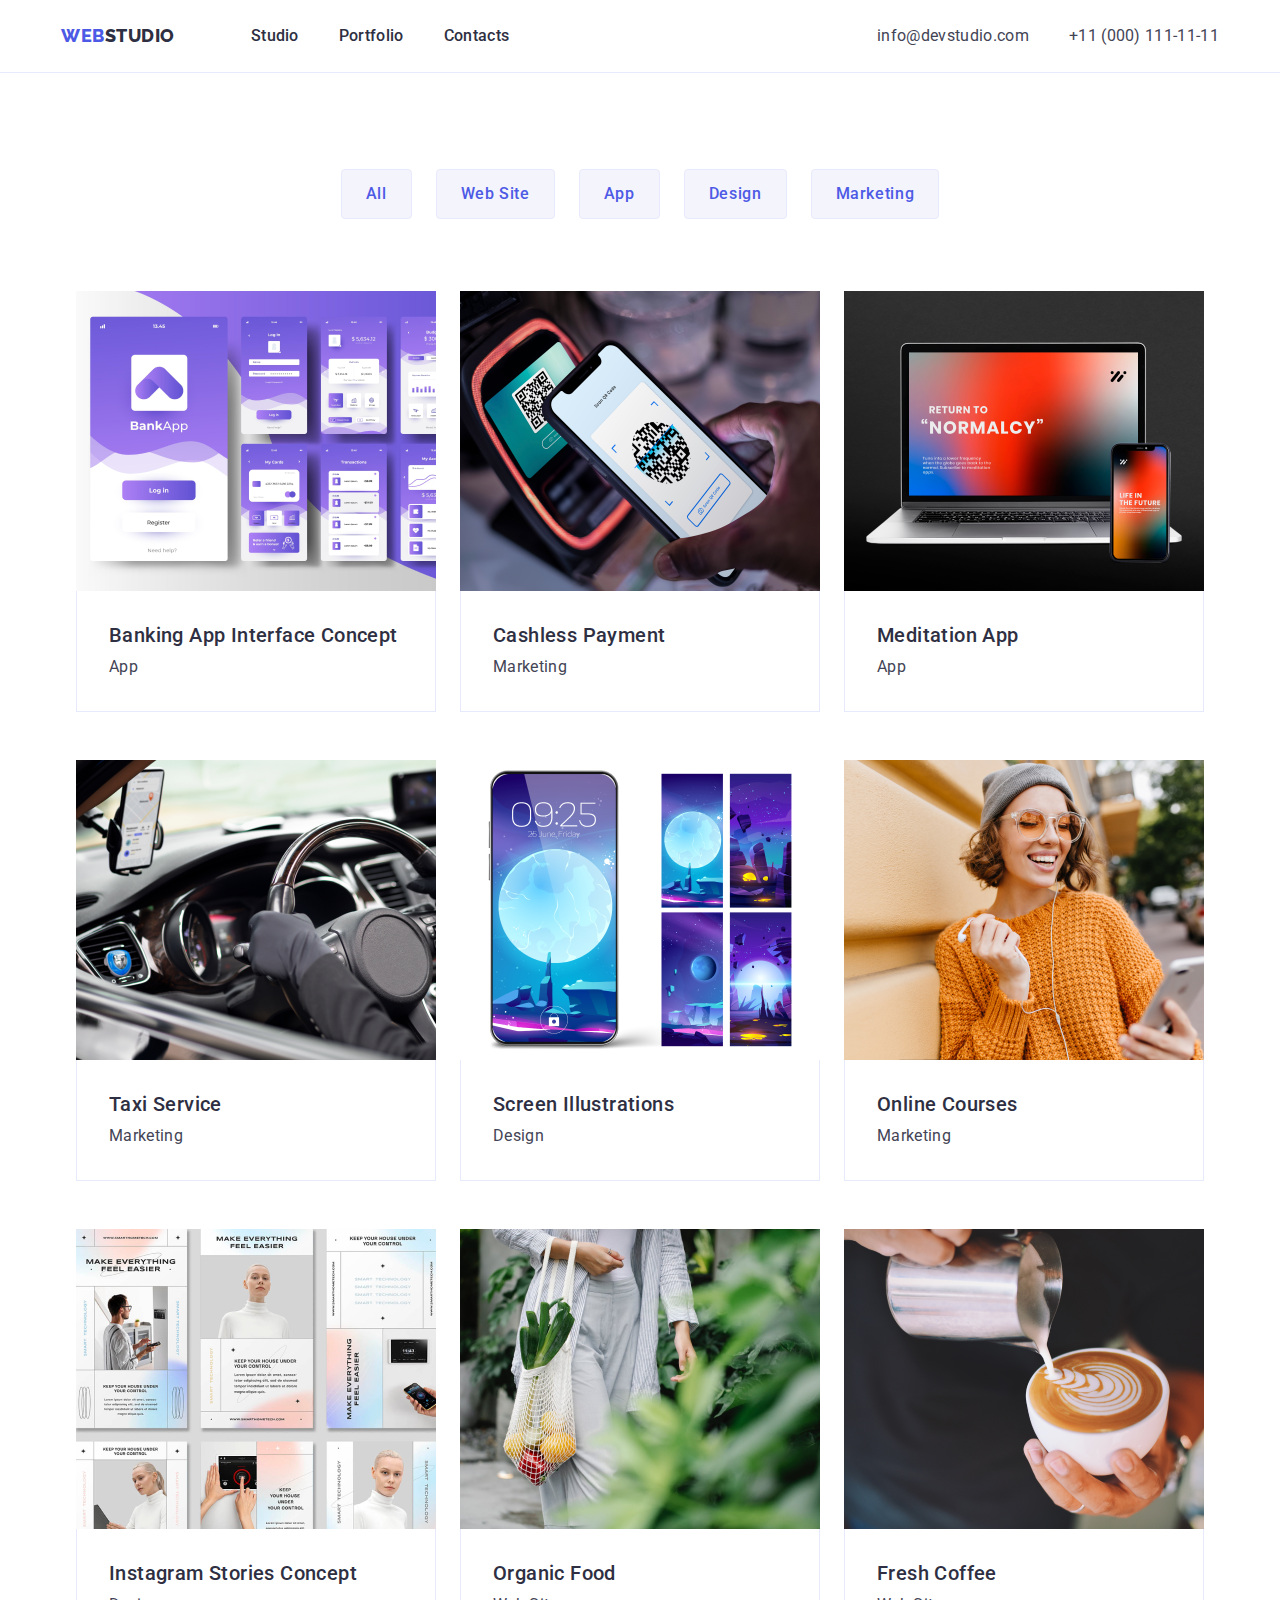
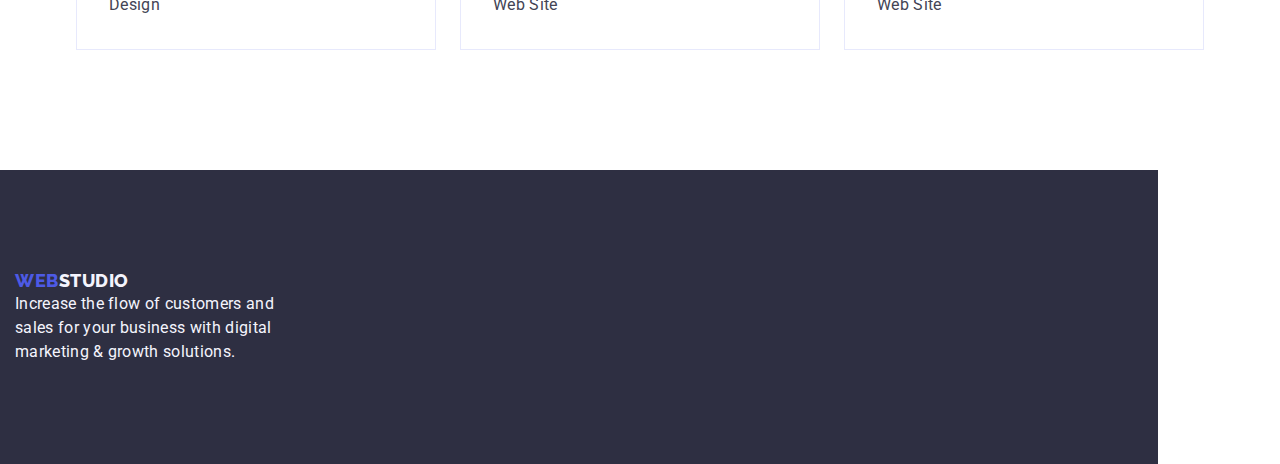
==== commit 7f129368: "variant4" ====
--- a/portfolio.html
+++ b/portfolio.html
@@ -233,7 +233,7 @@
     <!-- Підвал сторінки -->
     <footer class="page-footer">
       <div class="container container-footer">
-        <a class="logo-link-header link" href="./index.html">
+        <a class="logo-link-footer link" href="./index.html">
           Web<span class="logo-footer-studio">Studio</span></a
         >
         <p class="footer-text">
--- a/css/styles.css
+++ b/css/styles.css
@@ -52,7 +52,8 @@
     width: 1158px;
     margin-left: auto;
     margin-right: auto;
-    padding: 0 15px;
+    padding-left: 15px;
+    padding-right: 15px;
 }
 
 .section {
@@ -62,11 +63,15 @@
 
 /* Header */
 /* LOGO */
+
+.page-header {
+    border-bottom: 1px solid #e7e9fc
+}
+
 .header-container {
     display: flex;
     align-items: center;
     padding: 24px 0;
-    border-bottom: 1px solid #e7e9fc;
 }
 
 .logo-link-header {
@@ -106,6 +111,7 @@
     line-height: 1.5;
     letter-spacing: 0.02em;
     color: var(--primery-text-color-theme-light);
+    padding: 24px 0;
 }
 
 .menu-link:hover,
@@ -258,11 +264,16 @@
 
 
 /* Section 2 */
+
+.section-work {
+    padding-bottom: 120px;
+}
+
+
 .container-section-work {
     display: flex;
     align-items: center;
     flex-direction: column;
-    padding-bottom: 120px;
 }
 
 .work-items {
@@ -308,7 +319,6 @@
 }
 
 .section-team-title {
-    /* font-family: var(--primary-font); */
     font-style: normal;
     font-weight: 700;
     font-size: 36px;
@@ -318,6 +328,7 @@
     text-transform: capitalize;
     color: var(--primery-text-color-theme-light);
     margin-bottom: 72px;
+    border-radius: 0px 0px 4px 4px;
 }
 
 .section-team-item {
@@ -336,9 +347,7 @@
     width: 264px;
     flex-direction: column;
     padding: 32px 16px;
-    margin-bottom: 8px;
-    /* box-shadow: 0px 1px 6px rgba(46, 47, 66, 0.08), 0px 1px 1px rgba(46, 47, 66, 0.16), 0px 2px 1px rgba(46, 47, 66, 0.08); */
-    border-radius: 0px 0px 4px 4px;
+
 
 }
 
@@ -350,6 +359,7 @@
     line-height: 1.2;
     letter-spacing: 0.02em;
     color: var(--primery-text-color-theme-light);
+    margin-bottom: 8px
 }
 
 .section-team-text {
@@ -366,10 +376,10 @@
 /* footer */
 .container-footer {
     display: flex;
+    align-items: stretch;
+    flex-direction: column;
     display: inline-block;
-    align-items: stretch;
-    flex-direction: column;
-    margin-bottom: 16px;
+
 }
 
 
@@ -378,6 +388,21 @@
     background-color: #2E2F42;
     padding-top: 100px;
     padding-bottom: 100px;
+    display: inline-block;
+}
+
+.logo-link-footer {
+    font-family: "Raleway", sans-serif;
+    font-style: normal;
+    font-weight: 800;
+    font-size: 18px;
+    line-height: 1.17;
+    letter-spacing: 0.03em;
+    text-transform: uppercase;
+    color: #4D5AE5;
+    margin-bottom: 16px;
+
+
 }
 
 .logo-footer-studio {
@@ -487,7 +512,6 @@
     width: 360px;
     flex-direction: column;
     padding: 32px 16px;
-    margin-bottom: 8px;
     border: 1px solid #E7E9FC;
     border-top: none;
 }
@@ -503,6 +527,7 @@
     letter-spacing: 0.02em;
     color: var(--primery-text-color-theme-light);
     padding-left: 16px;
+    margin-bottom: 8px;
 }
 
 .portfolio-work-text {
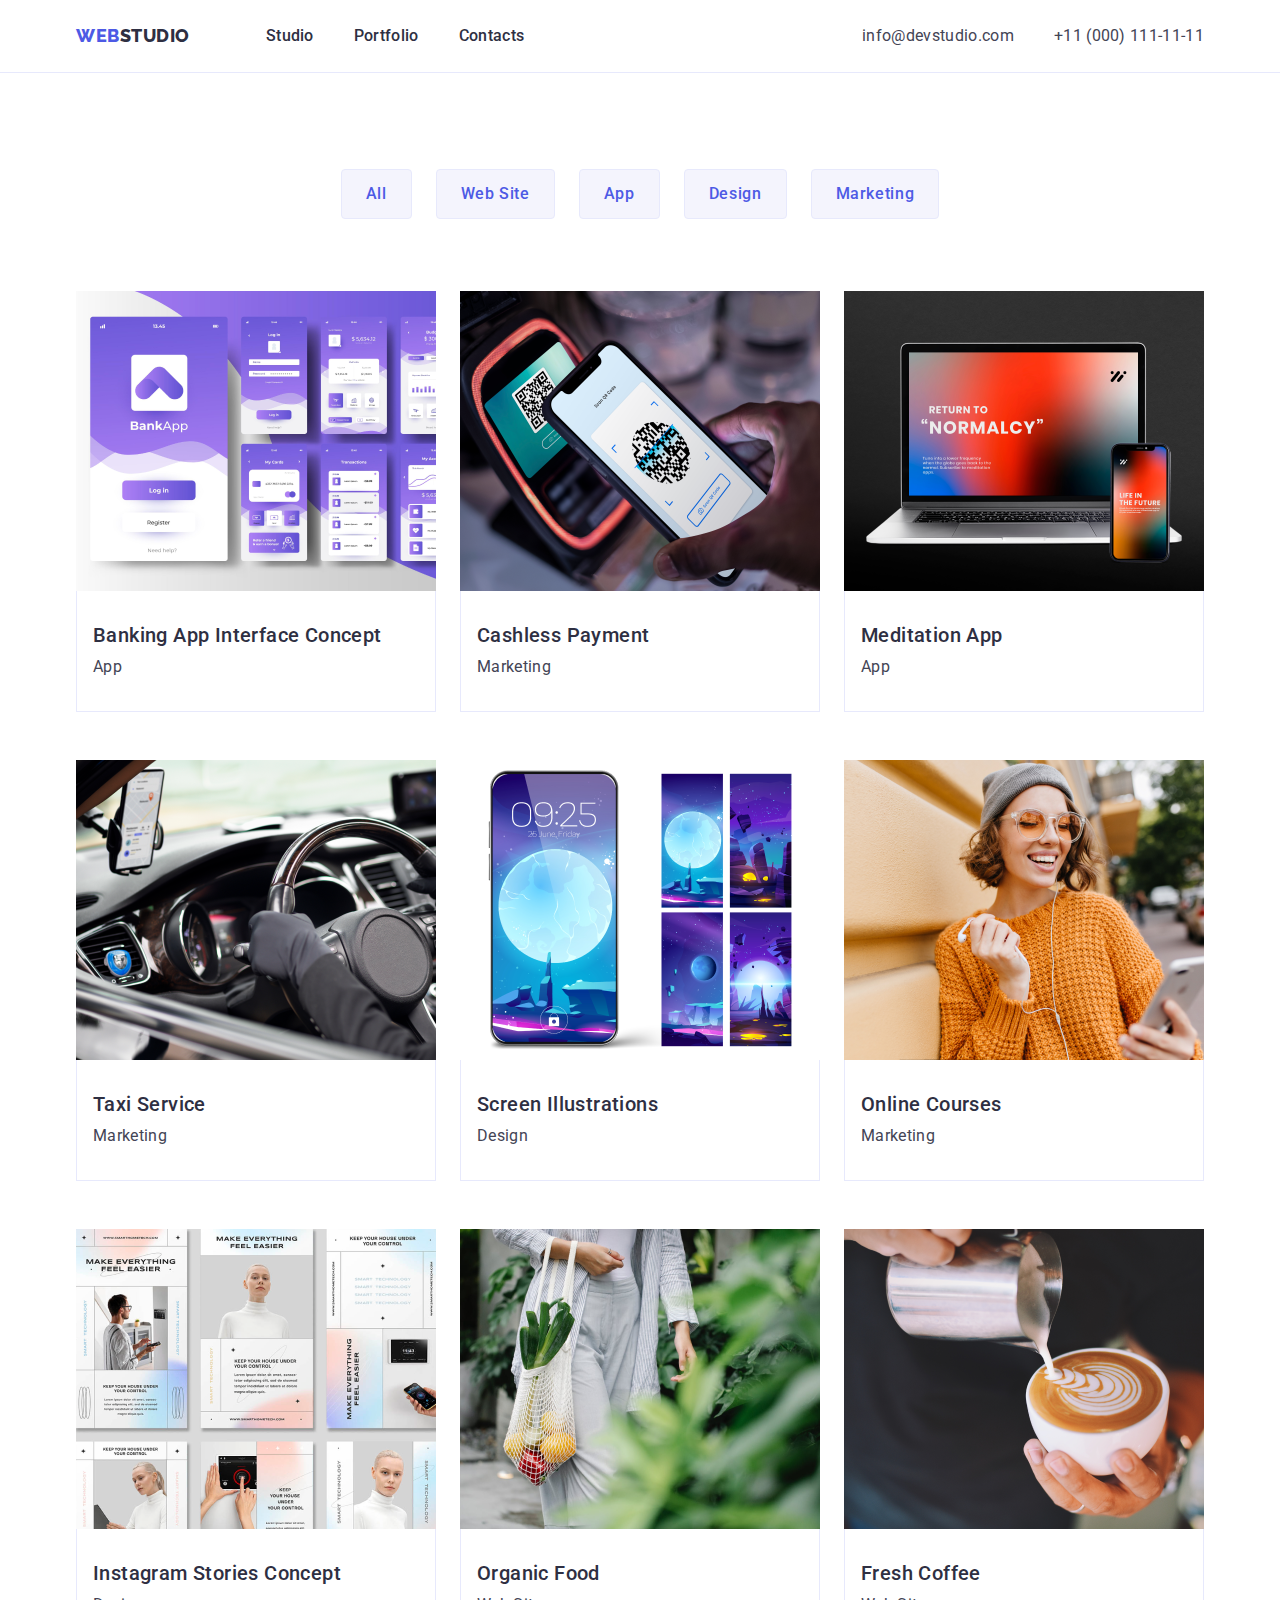
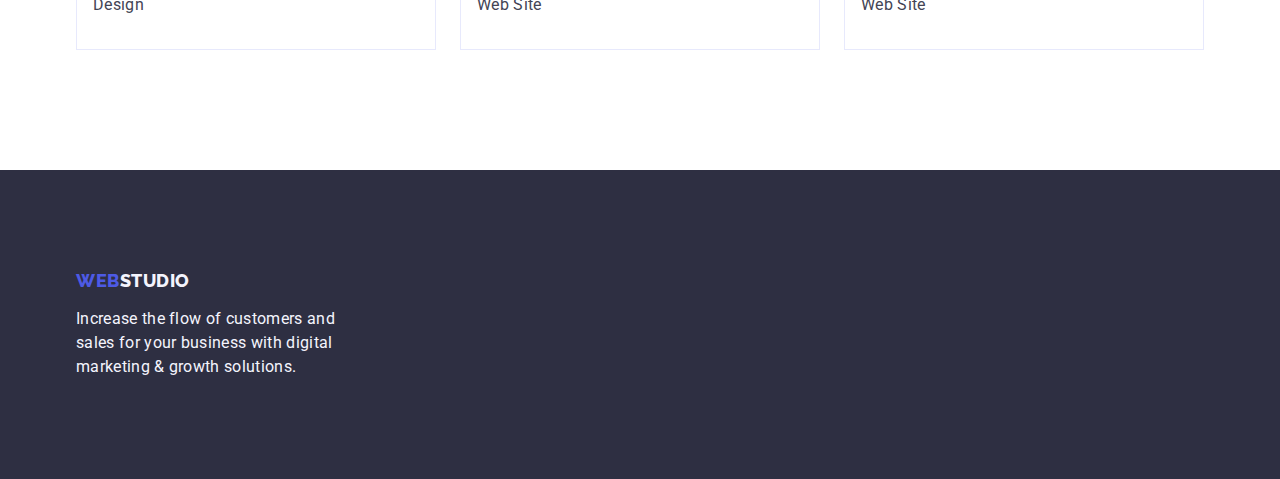
==== commit f501399c: "var4" ====
--- a/portfolio.html
+++ b/portfolio.html
@@ -69,7 +69,7 @@
     <main>
       <section class="portfolio">
         <div class="container container-portfolio">
-          <h1 hidden class="portfolio-title">Portfolio</h1>
+          <h1 class="portfolio-title">Portfolio</h1>
           <ul class="portfolio-title-list list">
             <li class="portfolio-title-item">
               <button class="modal-btn-portfolio" type="button">All</button>
--- a/css/styles.css
+++ b/css/styles.css
@@ -71,7 +71,7 @@
 .header-container {
     display: flex;
     align-items: center;
-    padding: 24px 0;
+
 }
 
 .logo-link-header {
@@ -83,6 +83,7 @@
     letter-spacing: 0.03em;
     text-transform: uppercase;
     color: #4D5AE5;
+
     margin-right: 76px;
 }
 
@@ -104,6 +105,12 @@
     gap: 40px;
 }
 
+.menu-item {
+    padding-top: 24px;
+    padding-bottom: 24px;
+}
+
+
 .menu-link {
     font-style: normal;
     font-weight: 500;
@@ -111,7 +118,8 @@
     line-height: 1.5;
     letter-spacing: 0.02em;
     color: var(--primery-text-color-theme-light);
-    padding: 24px 0;
+
+
 }
 
 .menu-link:hover,
@@ -167,7 +175,7 @@
 
 .container-text-hero {
     max-width: 496px;
-    padding-bottom: 48px;
+    margin-bottom: 48px;
 }
 
 
@@ -216,9 +224,13 @@
 
 /* Section 1 */
 
+.information-title {
+    text-decoration: none;
+}
+
 
 .container-section-information {
-    display: flex;
+
     align-items: center;
 }
 
@@ -240,10 +252,14 @@
 
 }
 
+.information-title {
+    visibility: hidden;
+}
+
 
 /* для всіх абзаців */
 .information-subtitle {
-    /* font-family: var(--primary-font); */
+
     font-style: normal;
     font-weight: 500;
     font-size: 20px;
@@ -253,13 +269,13 @@
 }
 
 .information-subtitle-text {
-    /* font-family: var(--primary-font); */
+
     font-style: normal;
     font-weight: 400;
     font-size: 16px;
     line-height: 1.5;
     letter-spacing: 0.02em;
-    /* color: var(--secondary-text-color-theme-light); */
+
 }
 
 
@@ -293,6 +309,8 @@
     letter-spacing: 0.02em;
     text-transform: capitalize;
     color: var(--primery-text-color-theme-light);
+
+
     margin-bottom: 72px;
 }
 
@@ -315,7 +333,7 @@
 .section-team-list {
     display: flex;
     gap: 24px;
-    /* width: calc((100% - 72px) / 4); */
+
 }
 
 .section-team-title {
@@ -332,21 +350,18 @@
 }
 
 .section-team-item {
-    display: flex;
-    flex-direction: column;
-    justify-content: center;
-    align-items: center;
-    background-color: #FFFFFF;
-
+    width: calc((100% - 72px) / 4);
 }
 
 
 .container-text-team {
     display: flex;
     text-align: center;
-    width: 264px;
     flex-direction: column;
     padding: 32px 16px;
+    background-color: #FFFFFF;
+    border-radius: 0px 0px 4px 4px;
+
 
 
 }
@@ -378,8 +393,6 @@
     display: flex;
     align-items: stretch;
     flex-direction: column;
-    display: inline-block;
-
 }
 
 
@@ -388,8 +401,10 @@
     background-color: #2E2F42;
     padding-top: 100px;
     padding-bottom: 100px;
-    display: inline-block;
-}
+
+}
+
+
 
 .logo-link-footer {
     font-family: "Raleway", sans-serif;
@@ -401,18 +416,13 @@
     text-transform: uppercase;
     color: #4D5AE5;
     margin-bottom: 16px;
+    display: inline-block;
 
 
 }
 
 .logo-footer-studio {
-    font-family: "Raleway", sans-serif;
-    font-style: normal;
-    font-weight: 800;
-    font-size: 18px;
-    line-height: 1.16;
-    letter-spacing: 0.03em;
-    text-transform: uppercase;
+
     color: #F4F4FD;
 }
 
@@ -438,6 +448,7 @@
 /* Main */
 
 /* one list */
+
 
 .portfolio {
     padding-top: 96px;
@@ -445,10 +456,24 @@
 }
 
 .container-portfolio {
-    display: flex;
-    align-items: center;
-    flex-direction: column;
-
+    /* display: flex;
+    align-items: center;
+    flex-direction: column; */
+
+}
+
+.portfolio-title {
+    position: absolute;
+    width: 1px;
+    height: 1px;
+    margin: -1px;
+    border: 0;
+    padding: 0;
+
+    white-space: nowrap;
+    clip-path: inset(100%);
+    clip: rest(0 0 0 0);
+    overflow: hidden;
 }
 
 .portfolio-title-list {
@@ -460,8 +485,9 @@
 
 
 
+
+
 .modal-btn-portfolio {
-    padding: 12px 24px;
     font-family: var(--primary-font);
     font-style: normal;
     font-weight: 500;
@@ -471,8 +497,10 @@
     color: #4D5AE5;
     background-color: #F4F4FD;
     cursor: pointer;
+
     border: 1px solid #E7E9FC;
     border-radius: 4px;
+    padding: 12px 24px;
 }
 
 
@@ -500,8 +528,6 @@
 }
 
 .portfolio-work-item {
-    display: flex;
-    flex-wrap: wrap;
     width: calc((100% - 48px) / 3);
 
 }
@@ -526,7 +552,6 @@
     line-height: 1.2;
     letter-spacing: 0.02em;
     color: var(--primery-text-color-theme-light);
-    padding-left: 16px;
     margin-bottom: 8px;
 }
 
@@ -537,5 +562,5 @@
     line-height: 1.5;
     letter-spacing: 0.02em;
     color: var(--secondary-text-color-theme-light);
-    padding-left: 16px;
+
 }